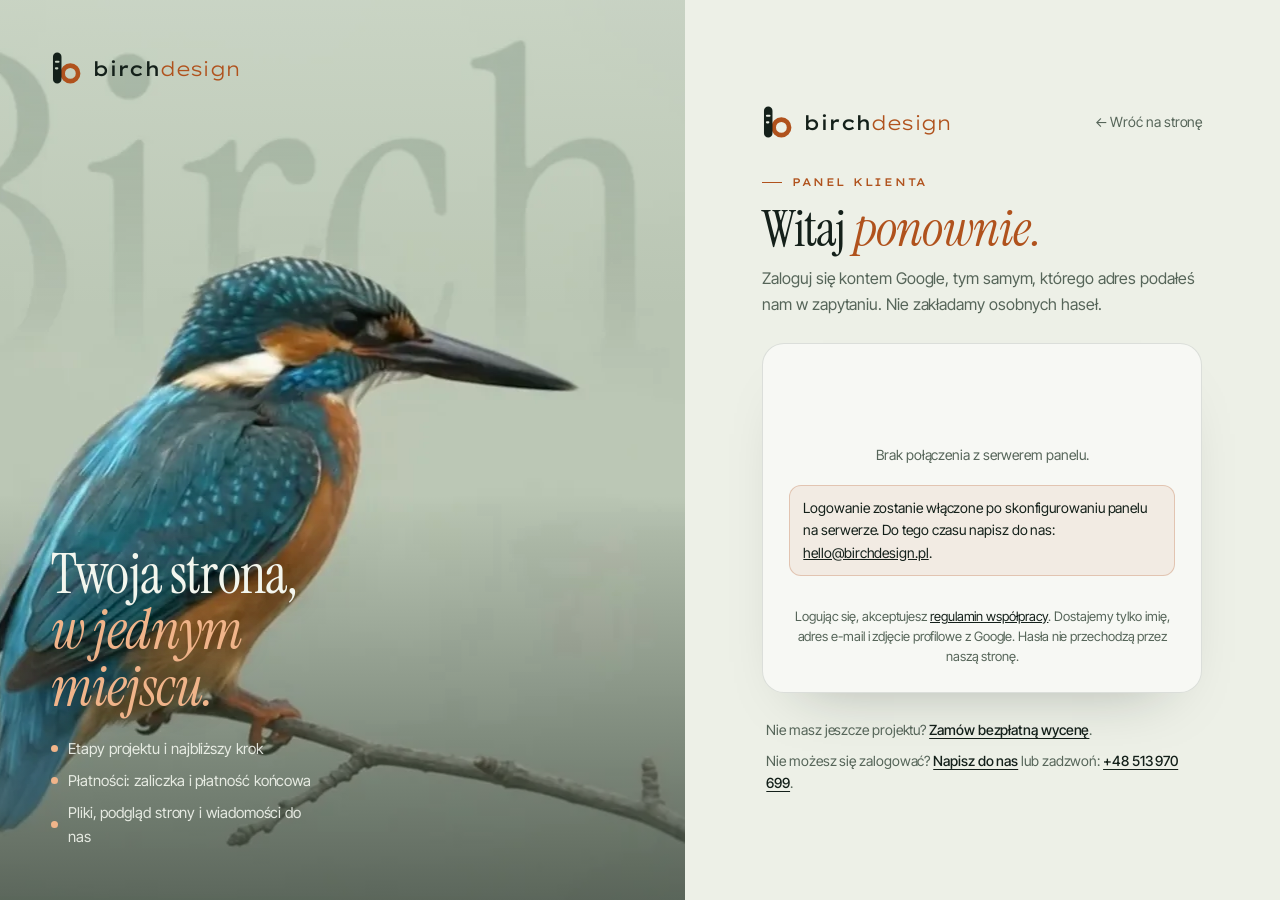
==== panel/index.html @ 80394fd3 "v25: hero z przylotem zimorodka, jasny motyw, galeria realizacji 3D, nowy regulamin i 404, SEO, pane" ====
<!DOCTYPE html>
<html lang="pl">
<head>
<meta charset="UTF-8">
<meta name="viewport" content="width=device-width, initial-scale=1">
<title>Panel klienta | birchdesign</title>
<meta name="description" content="Panel klienta birchdesign: etapy projektu, płatności, pliki i wiadomości w jednym miejscu. Logowanie kontem Google.">
<meta name="robots" content="noindex, nofollow">
<meta name="theme-color" content="#edf0e7">
<link rel="icon" href="../assets/favicon.svg" type="image/svg+xml">
<link rel="preconnect" href="https://fonts.googleapis.com">
<link rel="preconnect" href="https://fonts.gstatic.com" crossorigin>
<link href="https://fonts.googleapis.com/css2?family=Instrument+Serif:ital@0;1&family=Inter+Tight:wght@300;400;500;600&family=Lexend+Giga:wght@300;400;500&family=Lexend:wght@300;400;500;600&display=swap" rel="stylesheet">
<style>
:root { --bg: #edf0e7; --bg2: #e3e8db; --card: #f8faf4; --ink: #14201a; --on: #f3f6ee; --muted: #566559; --line: rgba(20, 32, 26, .12); --line2: rgba(20, 32, 26, .24);
  --gold: #b0521d; --gold-rgb: 176, 82, 29; --ok: #2e7d5b; --warn: #b0521d; --sage: #bcc8b7; --forest: #14201a;
  --f-g: "Lexend Giga", "Lexend", system-ui, sans-serif; --f-d: "Lexend", system-ui, sans-serif; --f-b: "Inter Tight", system-ui, sans-serif; --f-s: "Instrument Serif", Georgia, "Times New Roman", serif;
  --ease: cubic-bezier(.22, 1, .36, 1); color-scheme: light; }
*, *::before, *::after { box-sizing: border-box; }
html { -webkit-text-size-adjust: 100%; }
body { margin: 0; background: var(--bg); color: var(--ink); font: 400 16px/1.6 var(--f-b); letter-spacing: -.005em; -webkit-font-smoothing: antialiased; min-height: 100svh; }
a { color: inherit; }
button, input, select, textarea { font: inherit; color: inherit; }
::selection { background: var(--gold); color: #fff; }
:focus-visible { outline: 3px solid rgba(var(--gold-rgb), .45); outline-offset: 3px; border-radius: 8px; }
[hidden] { display: none !important; }
.logo { display: inline-flex; align-items: center; gap: 10px; font: 300 20px var(--f-g); letter-spacing: -.03em; text-decoration: none; color: var(--ink); }
.logo b { font-weight: 300; color: var(--gold); }
.logo .lb { font-weight: 500; }
.logo svg { display: block; width: 31px; height: 34px; }
.btn { display: inline-flex; align-items: center; justify-content: center; gap: 8px; padding: 12px 22px; border-radius: 999px; border: 1px solid transparent; background: var(--ink); color: var(--on); font: 500 15px/1 var(--f-b); text-decoration: none; cursor: pointer; transition: background-color .2s ease-in-out, border-color .2s ease-in-out, transform .2s ease-in-out, opacity .2s; }
.btn:hover { background: #26382d; }
.btn:active { transform: scale(.98); }
.btn[disabled] { opacity: .55; cursor: default; }
.btn--ghost { background: transparent; color: var(--ink); border-color: var(--line2); }
.btn--ghost:hover { background: rgba(255, 255, 255, .6); border-color: var(--ink); }
.btn--sm { padding: 9px 16px; font-size: 14px; }
.eyebrow { display: inline-flex; align-items: center; gap: 10px; font: 500 11px/1 var(--f-g); letter-spacing: .16em; text-transform: uppercase; color: var(--gold); }
.eyebrow::before { content: ""; width: 20px; height: 1px; background: currentColor; }

/* ===== logowanie ===== */
.login { min-height: 100svh; display: grid; grid-template-columns: minmax(0, 1.15fr) minmax(0, 1fr); }
.login__art { position: relative; overflow: hidden; padding: clamp(28px, 4vw, 52px); display: flex; flex-direction: column; justify-content: space-between; background: #aeb9a8; isolation: isolate; }
.login__art::before { content: ""; position: absolute; inset: 0; z-index: -1; background: url("../assets/hero/bird-last.webp") 58% 42% / cover no-repeat; }
.login__art::after { content: ""; position: absolute; inset: 0; z-index: -1; background: linear-gradient(180deg, rgba(212, 222, 207, .55) 0%, rgba(212, 222, 207, 0) 34%, rgba(20, 32, 26, 0) 55%, rgba(20, 32, 26, .55) 100%); }
.login__quote { color: #f3f6ee; max-width: 30ch; }
.login__quote h2 { margin: 0; font: 400 clamp(38px, 4.4vw, 64px)/1 var(--f-s); letter-spacing: -.015em; text-shadow: 0 2px 30px rgba(20, 32, 26, .35); }
.login__quote h2 em { color: #f0b48a; }
.login__quote ul { list-style: none; margin: 22px 0 0; padding: 0; display: grid; gap: 8px; font-size: 15px; color: rgba(243, 246, 238, .9); }
.login__quote li { display: flex; align-items: center; gap: 10px; }
.login__quote li::before { content: ""; width: 7px; height: 7px; border-radius: 50%; background: #f0b48a; }
.login__card { display: grid; place-items: center; padding: clamp(24px, 4vw, 56px); background: var(--bg); }
.lc { width: min(440px, 100%); display: grid; gap: 26px; }
.lc__top { display: flex; justify-content: space-between; align-items: center; }
.lc__back { font-size: 14px; color: var(--muted); text-decoration: none; transition: color .2s; }
.lc__back:hover { color: var(--ink); }
.lc h1 { margin: 12px 0 0; font: 400 clamp(40px, 4vw, 54px)/1 var(--f-s); letter-spacing: -.015em; }
.lc h1 em { color: var(--gold); }
.lc p { margin: 12px 0 0; color: var(--muted); }
.lc__box { padding: 26px; border-radius: 22px; border: 1px solid var(--line); background: rgba(255, 255, 255, .55); box-shadow: 0 30px 60px -40px rgba(20, 32, 26, .35); display: grid; gap: 18px; justify-items: center; }
#gbtn { min-height: 44px; display: grid; place-items: center; }
.lc__or { width: 100%; display: flex; align-items: center; gap: 12px; font-size: 12.5px; color: var(--muted); }
.lc__or::before, .lc__or::after { content: ""; flex: 1; height: 1px; background: var(--line); }
.lc__fine { font-size: 13px; color: var(--muted); text-align: center; line-height: 1.55; }
.lc__fine a { color: var(--ink); }
.lc__note { width: 100%; padding: 12px 14px; border-radius: 12px; background: rgba(var(--gold-rgb), .08); box-shadow: inset 0 0 0 1px rgba(var(--gold-rgb), .25); font-size: 14px; }
.lc__err { min-height: 1.4em; font-size: 14px; color: #b3261e; text-align: center; margin: 0; }
.lc__help { display: grid; gap: 8px; padding: 0 4px; }
.lc__help p { margin: 0; font-size: 14px; }
.lc__help a { color: var(--ink); font-weight: 500; text-underline-offset: 3px; }
@media (max-width: 900px) { .login { grid-template-columns: 1fr; } .login__art { min-height: 300px; } .login__quote ul { display: none; } }

/* ===== panel ===== */
.pnav { position: sticky; top: 0; z-index: 30; background: rgba(237, 240, 231, .82); -webkit-backdrop-filter: blur(14px) saturate(1.4); backdrop-filter: blur(14px) saturate(1.4); border-bottom: 1px solid var(--line); }
.pnav__in { width: min(1240px, 100% - 40px); margin-inline: auto; height: 68px; display: flex; align-items: center; gap: 18px; }
.pnav__sp { flex: 1; }
.me { display: flex; align-items: center; gap: 10px; }
.me img, .me i { width: 36px; height: 36px; border-radius: 50%; object-fit: cover; flex: none; }
.me i { display: grid; place-items: center; background: var(--forest); color: var(--on); font: 500 14px var(--f-b); font-style: normal; }
.me span { display: grid; line-height: 1.2; font-size: 14px; text-align: right; }
.me small { color: var(--muted); font-size: 12px; }
.shell { width: min(1240px, 100% - 40px); margin: 28px auto 80px; display: grid; grid-template-columns: 230px minmax(0, 1fr); gap: 30px; align-items: start; }
.side { position: sticky; top: 92px; display: grid; gap: 4px; }
.side button { display: flex; align-items: center; gap: 12px; padding: 11px 14px; border-radius: 14px; border: 1px solid transparent; background: transparent; text-align: left; font-size: 15px; font-weight: 500; color: rgba(20, 32, 26, .72); cursor: pointer; transition: background-color .2s ease-in-out, color .2s, border-color .2s; }
.side button:hover { background: rgba(20, 32, 26, .05); color: var(--ink); }
.side button[aria-selected="true"] { background: var(--card); border-color: var(--line); color: var(--ink); box-shadow: 0 1px 2px rgba(20, 32, 26, .06); }
.side svg { width: 20px; height: 20px; flex: none; fill: none; stroke: currentColor; stroke-width: 1.7; stroke-linecap: round; stroke-linejoin: round; }
.side .sep { margin: 10px 14px 4px; font: 500 10.5px/1 var(--f-g); letter-spacing: .16em; text-transform: uppercase; color: var(--muted); }
.main { min-width: 0; display: grid; gap: 22px; }
.hello h1 { margin: 10px 0 0; font: 400 clamp(36px, 4vw, 56px)/1.02 var(--f-s); letter-spacing: -.015em; }
.hello h1 em { color: var(--gold); }
.hello p { margin: 10px 0 0; color: var(--muted); max-width: 60ch; }
.card { padding: clamp(20px, 2.4vw, 30px); border-radius: 22px; border: 1px solid var(--line); background: var(--card); box-shadow: 0 1px 2px rgba(20, 32, 26, .05); }
.card h3 { margin: 0 0 6px; font: 400 clamp(26px, 2.4vw, 32px)/1.1 var(--f-s); }
.card .sub { margin: 0 0 18px; color: var(--muted); font-size: 15px; }
.grid2 { display: grid; grid-template-columns: repeat(2, minmax(0, 1fr)); gap: 18px; }
.proj { display: grid; gap: 22px; }
.proj__head { display: flex; flex-wrap: wrap; gap: 12px 24px; align-items: flex-start; justify-content: space-between; }
.proj__head h3 { margin: 0; }
.chip { display: inline-flex; align-items: center; gap: 8px; padding: 6px 12px; border-radius: 999px; background: rgba(20, 32, 26, .06); font-size: 13px; font-weight: 500; }
.chip.ok { background: rgba(46, 125, 91, .12); color: #1f6247; }
.chip.warn { background: rgba(var(--gold-rgb), .12); color: #8f3f12; }
.steps { list-style: none; margin: 0; padding: 0; display: grid; grid-template-columns: repeat(5, minmax(0, 1fr)); gap: 8px; counter-reset: s; }
.steps li { position: relative; padding-top: 22px; font-size: 13.5px; line-height: 1.35; color: var(--muted); }
.steps li::before { content: ""; position: absolute; top: 0; left: 0; right: 0; height: 5px; border-radius: 5px; background: rgba(20, 32, 26, .1); }
.steps li.done::before { background: var(--ink); }
.steps li.cur::before { background: linear-gradient(90deg, var(--gold) 55%, rgba(var(--gold-rgb), .25) 55%); }
.steps li b { display: block; color: var(--ink); font-weight: 600; font-size: 14px; }
.steps li.cur b { color: var(--gold); }
.next { padding: 16px 18px; border-radius: 16px; background: rgba(var(--gold-rgb), .08); box-shadow: inset 0 0 0 1px rgba(var(--gold-rgb), .22); }
.next small { display: block; font: 500 10.5px/1 var(--f-g); letter-spacing: .14em; text-transform: uppercase; color: var(--gold); margin-bottom: 6px; }
.list { list-style: none; margin: 0; padding: 0; display: grid; gap: 10px; }
.row { display: flex; flex-wrap: wrap; align-items: center; gap: 10px 16px; padding: 14px 16px; border-radius: 16px; border: 1px solid var(--line); background: rgba(255, 255, 255, .5); }
.row > :first-child { flex: 1 1 200px; min-width: 0; }
.row b { display: block; font-weight: 600; }
.row small { color: var(--muted); font-size: 13.5px; }
.amt { font: 400 26px/1 var(--f-s); }
.feed { display: grid; gap: 12px; }
.msg { max-width: 640px; padding: 14px 16px; border-radius: 18px; background: rgba(255, 255, 255, .6); border: 1px solid var(--line); }
.msg.me2 { justify-self: end; background: var(--forest); color: var(--on); border-color: transparent; }
.msg small { display: block; margin-bottom: 4px; font-size: 12px; opacity: .65; }
.msg p { margin: 0; white-space: pre-wrap; overflow-wrap: anywhere; }
.compose { display: grid; gap: 10px; margin-top: 18px; }
textarea, input[type=text], input[type=email], input[type=url], input[type=number], select { width: 100%; padding: 12px 14px; border-radius: 12px; border: 1px solid var(--line2); background: #fff; }
textarea { min-height: 96px; resize: vertical; }
label.f { display: grid; gap: 6px; font-size: 13.5px; font-weight: 500; color: var(--muted); }
.empty { padding: 34px 20px; text-align: center; color: var(--muted); border: 1px dashed var(--line2); border-radius: 18px; }
.empty b { display: block; color: var(--ink); font: 400 28px/1.1 var(--f-s); margin-bottom: 6px; }
.toast { position: fixed; left: 50%; bottom: 24px; translate: -50% 20px; z-index: 60; padding: 12px 18px; border-radius: 999px; background: var(--forest); color: var(--on); font-size: 14px; opacity: 0; pointer-events: none; transition: opacity .25s ease-in-out, translate .25s ease-in-out; }
.toast.on { opacity: 1; translate: -50% 0; }
.tbl { width: 100%; border-collapse: collapse; font-size: 14.5px; }
.tbl th { text-align: left; font: 500 10.5px/1 var(--f-g); letter-spacing: .14em; text-transform: uppercase; color: var(--muted); padding: 0 10px 10px 0; }
.tbl td { padding: 12px 10px 12px 0; border-top: 1px solid var(--line); vertical-align: top; }
.tbl button { cursor: pointer; }
.pre { display: grid; gap: 12px; }
.form3 { display: grid; grid-template-columns: repeat(3, minmax(0, 1fr)); gap: 12px; }
.sk { height: 120px; border-radius: 22px; background: linear-gradient(90deg, rgba(20, 32, 26, .05), rgba(20, 32, 26, .1), rgba(20, 32, 26, .05)); background-size: 200% 100%; animation: sk 1.4s linear infinite; }
@keyframes sk { to { background-position: -200% 0; } }
@media (max-width: 900px) {
  .shell { grid-template-columns: 1fr; gap: 18px; margin-top: 18px; }
  .side { position: static; display: flex; overflow-x: auto; gap: 6px; padding-bottom: 4px; scrollbar-width: none; }
  .side button { flex: none; white-space: nowrap; padding: 9px 14px; }
  .side .sep { display: none; }
  .grid2, .form3 { grid-template-columns: 1fr; }
  .steps { grid-template-columns: 1fr; }
  .steps li { padding: 0 0 0 16px; }
  .steps li::before { top: 4px; bottom: 4px; right: auto; width: 4px; height: auto; }
  .me span { display: none; }
}
@media (prefers-reduced-motion: reduce) { * { transition: none !important; animation: none !important; } }
</style>
</head>
<body>
<svg width="0" height="0" style="position:absolute" aria-hidden="true" focusable="false">
  <symbol id="bd-mark" viewBox="6 2 40 44">
    <circle cx="31" cy="31" r="10" fill="none" stroke="#b0521d" stroke-width="6"/>
    <path fill="#14201a" fill-rule="evenodd" d="M8.5 9.5a5.5 5.5 0 0 1 11 0v29a5.5 5.5 0 0 1-11 0z M12.4 14.5h3.2a1.4 1.4 0 0 1 0 2.8h-3.2a1.4 1.4 0 0 1 0-2.8z M12.4 23h1.7a1.4 1.4 0 0 1 0 2.8h-1.7a1.4 1.4 0 0 1 0-2.8z"/>
  </symbol>
</svg>

<!-- ============ LOGOWANIE ============ -->
<main class="login" id="viewLogin" hidden>
  <section class="login__art" aria-hidden="true">
    <a href="../index.html" class="logo" tabindex="-1"><svg viewBox="0 0 40 44"><use href="#bd-mark"/></svg><span><span class="lb">birch</span><b>design</b></span></a>
    <div class="login__quote">
      <h2>Twoja strona,<br><em>w jednym miejscu.</em></h2>
      <ul><li>Etapy projektu i najbliższy krok</li><li>Płatności: zaliczka i płatność końcowa</li><li>Pliki, podgląd strony i wiadomości do nas</li></ul>
    </div>
  </section>
  <section class="login__card">
    <div class="lc">
      <div class="lc__top"><a href="../index.html" class="logo" aria-label="birchdesign: strona główna"><svg viewBox="0 0 40 44" aria-hidden="true"><use href="#bd-mark"/></svg><span><span class="lb">birch</span><b>design</b></span></a><a class="lc__back" href="../index.html">← Wróć na stronę</a></div>
      <div><span class="eyebrow">Panel klienta</span><h1>Witaj <em>ponownie.</em></h1><p>Zaloguj się kontem Google, tym samym, którego adres podałeś nam w zapytaniu. Nie zakładamy osobnych haseł.</p></div>
      <div class="lc__box">
        <div id="gbtn" aria-live="polite"></div>
        <p class="lc__err" id="loginErr" role="alert"></p>
        <div class="lc__note" id="notCfg" hidden>Logowanie zostanie włączone po skonfigurowaniu panelu na serwerze. Do tego czasu napisz do nas: <a href="mailto:hello@birchdesign.pl">hello@birchdesign.pl</a>.</div>
        <p class="lc__fine">Logując się, akceptujesz <a href="../regulamin.html">regulamin współpracy</a>. Dostajemy tylko imię, adres e-mail i zdjęcie profilowe z Google. Hasła nie przechodzą przez naszą stronę.</p>
      </div>
      <div class="lc__help"><p>Nie masz jeszcze projektu? <a href="../index.html#kontakt">Zamów bezpłatną wycenę</a>.</p><p>Nie możesz się zalogować? <a href="mailto:hello@birchdesign.pl">Napisz do nas</a> lub zadzwoń: <a href="tel:+48513970699">+48 513 970 699</a>.</p></div>
    </div>
  </section>
</main>

<!-- ============ PANEL ============ -->
<div id="viewApp" hidden>
  <header class="pnav"><div class="pnav__in">
    <a href="../index.html" class="logo" aria-label="birchdesign: strona główna"><svg viewBox="0 0 40 44" aria-hidden="true"><use href="#bd-mark"/></svg><span><span class="lb">birch</span><b>design</b></span></a>
    <span class="pnav__sp"></span>
    <div class="me"><span><b id="meName"></b><small id="meMail"></small></span><span id="meAv" style="display:contents"></span></div>
    <button class="btn btn--ghost btn--sm" id="btnOut" type="button">Wyloguj</button>
  </div></header>
  <div class="shell">
    <nav class="side" id="side" role="tablist" aria-label="Sekcje panelu"></nav>
    <main class="main" id="main" aria-live="polite"></main>
  </div>
</div>
<div class="toast" id="toast" role="status"></div>

<script>
(() => {
  'use strict';
  const $ = (s, r = document) => r.querySelector(s);
  const esc = s => String(s == null ? '' : s).replace(/[&<>"']/g, c => ({ '&': '&amp;', '<': '&lt;', '>': '&gt;', '"': '&quot;', "'": '&#39;' }[c]));
  const money = n => new Intl.NumberFormat('pl-PL', { style: 'currency', currency: 'PLN', maximumFractionDigits: 0 }).format(n || 0);
  const when = iso => { const d = new Date(iso); return isNaN(d) ? '' : d.toLocaleDateString('pl-PL', { day: 'numeric', month: 'long', year: 'numeric' }); };
  const STAGES = [['Rozmowa', 'Wycena i plan'], ['Projekt', 'Wygląd do akceptacji'], ['Budowa', 'Kodowanie i treści'], ['Poprawki i start', 'Publikacja strony'], ['Opieka', 'Aktualizacje na bieżąco']];
  const ICON = {
    home: '<path d="M4 11.5 12 5l8 6.5V19a1 1 0 0 1-1 1h-4v-5H9v5H5a1 1 0 0 1-1-1z"/>',
    pay: '<rect x="3.5" y="6" width="17" height="12" rx="2.5"/><path d="M3.5 10h17M7 15h3"/>',
    file: '<path d="M7 3.5h6.5L18 8v12.5H7z"/><path d="M13 3.5V8h5"/>',
    chat: '<path d="M5 6.5h14a1 1 0 0 1 1 1v8a1 1 0 0 1-1 1h-7l-4 3v-3H5a1 1 0 0 1-1-1v-8a1 1 0 0 1 1-1z"/>',
    users: '<circle cx="9" cy="9" r="3"/><path d="M3.5 19c.7-3 3-4.5 5.5-4.5s4.8 1.5 5.5 4.5M16 6.5a3 3 0 0 1 0 5.5M17.5 14.7c1.7.5 2.7 2 3 4.3"/>'
  };
  const ico = n => `<svg viewBox="0 0 24 24" aria-hidden="true">${ICON[n]}</svg>`;

  const LOCAL = ['localhost', '127.0.0.1'].includes(location.hostname);
  const DEMO = LOCAL && /[?&]demo/.test(location.search);   // podgląd wyglądu na własnym komputerze (bez serwera)
  let csrf = '', state = { user: null, client: null, clients: [] }, tab = 'start';

  /* ---------- tryb podglądu (tylko localhost + ?demo) ---------- */
  const demoDb = () => ({
    user: { email: 'anna@example.com', name: 'Anna Kowalska', picture: '', admin: /[?&]admin/.test(location.search) },
    client: { name: 'Anna Kowalska', projects: [{
      id: 'd1', name: 'Strona gabinetu stomatologicznego', package: 'Strona firmowa', stage: 3, next: 'Prześlij zdjęcia gabinetu i zespołu (min. 6 sztuk). Do piątku pokażemy wersję roboczą.',
      preview_url: 'https://szumi32.github.io/baranska-stomatolog/',
      payments: [{ id: 'a', label: 'Zaliczka 50%', amount: 1745, status: 'paid', due: '2026-11-18', url: '' }, { id: 'b', label: 'Płatność końcowa 50%', amount: 1745, status: 'due', due: 'po publikacji strony', url: '' }],
      files: [{ name: 'Wycena i zakres prac.pdf', url: 'https://example.com/wycena.pdf' }, { name: 'Projekt strony głównej', url: 'https://example.com/projekt' }],
      updates: [{ at: '2026-11-19T10:00:00', by: 'admin', text: 'Dzień dobry! Projekt strony głównej jest gotowy do akceptacji. Daj znać, co zmienić.' }, { at: '2026-11-19T14:30:00', by: 'client', text: 'Wygląda świetnie. Poproszę tylko większe zdjęcie zespołu.' }]
    }] },
    clients: [{ email: 'anna@example.com', name: 'Anna Kowalska', projects: [{ id: 'd1', name: 'Strona gabinetu stomatologicznego', package: 'Strona firmowa', stage: 3 }] }]
  });
  let demo = DEMO ? demoDb() : null;

  async function api(action, data) {
    if (DEMO) {
      await new Promise(r => setTimeout(r, 250));
      if (action === 'session') return { ok: true, configured: true, clientId: 'demo', csrf: 'x', user: demo.in ? demo.user : null };
      if (action === 'me') return { ok: true, user: demo.user, client: demo.client };
      if (action === 'message') { demo.client.projects[0].updates.push({ at: new Date().toISOString(), by: 'client', text: data.text }); return { ok: true, client: demo.client }; }
      if (action === 'admin_list') return { ok: true, clients: demo.clients };
      return { ok: true, clients: demo.clients };
    }
    const opt = { credentials: 'same-origin', headers: { 'Accept': 'application/json' } };
    if (data !== undefined) { opt.method = 'POST'; opt.headers['Content-Type'] = 'application/json'; opt.headers['X-CSRF-Token'] = csrf; opt.body = JSON.stringify(data); }
    let r, j;
    try { r = await fetch('api.php?action=' + action, opt); j = await r.json(); } catch (e) { return { ok: false, error: 'Brak połączenia z serwerem panelu.' }; }
    return j;
  }

  const toast = (t) => { const el = $('#toast'); el.textContent = t; el.classList.add('on'); clearTimeout(toast.t); toast.t = setTimeout(() => el.classList.remove('on'), 2600); };

  /* ---------- start ---------- */
  async function boot() {
    const s = await api('session');
    if (!s.ok) { showLogin(null, s.error || 'Panel jest chwilowo niedostępny.'); return; }
    csrf = s.csrf;
    if (s.user) { state.user = s.user; await openApp(); return; }
    showLogin(s);
  }

  function showLogin(s, err) {
    $('#viewApp').hidden = true; $('#viewLogin').hidden = false;
    $('#loginErr').textContent = err || '';
    if (!s || !s.configured) { $('#notCfg').hidden = false; if (!err) $('#loginErr').textContent = ''; return; }
    $('#notCfg').hidden = true;
    const init = () => {
      if (!window.google || !google.accounts || !google.accounts.id) return false;
      google.accounts.id.initialize({ client_id: s.clientId, callback: onCredential, auto_select: false, cancel_on_tap_outside: true, itp_support: true });
      google.accounts.id.renderButton($('#gbtn'), { theme: 'outline', size: 'large', shape: 'pill', text: 'continue_with', logo_alignment: 'left', locale: 'pl', width: 320 });
      return true;
    };
    if (DEMO) { $('#gbtn').innerHTML = '<button class="btn" type="button" id="demoGo">Zaloguj się (podgląd)</button>'; $('#demoGo').addEventListener('click', async () => { demo.in = true; state.user = demo.user; await openApp(); }); return; }
    if (init()) return;
    const sc = document.createElement('script');
    sc.src = 'https://accounts.google.com/gsi/client'; sc.async = true; sc.defer = true;
    sc.onload = () => { if (!init()) $('#loginErr').textContent = 'Nie udało się załadować logowania Google.'; };
    sc.onerror = () => { $('#loginErr').textContent = 'Nie udało się połączyć z Google. Sprawdź internet lub wyłącz blokadę skryptów.'; };
    document.head.append(sc);
  }

  async function onCredential(resp) {
    $('#loginErr').textContent = '';
    const r = await api('login', { credential: resp.credential });
    if (!r.ok) { $('#loginErr').textContent = r.error || 'Logowanie nie powiodło się.'; return; }
    csrf = r.csrf; state.user = r.user; await openApp();
  }

  async function openApp() {
    $('#viewLogin').hidden = true; $('#viewApp').hidden = false;
    const u = state.user;
    $('#meName').textContent = u.name; $('#meMail').textContent = u.email;
    $('#meAv').innerHTML = u.picture ? `<img src="${esc(u.picture)}" alt="" referrerpolicy="no-referrer" width="36" height="36">` : `<i aria-hidden="true">${esc((u.name || '?').trim().charAt(0).toUpperCase())}</i>`;
    $('#main').innerHTML = '<div class="sk"></div><div class="sk"></div>';
    const r = await api('me');
    if (!r.ok) { if (DEMO) return; await signOut(true); return; }
    state.client = r.client;
    if (u.admin) { const a = await api('admin_list'); if (a.ok) state.clients = a.clients; }
    renderSide(); render();
  }

  async function signOut(silent) {
    if (DEMO) demo.in = false; else await api('logout', {});
    if (window.google && google.accounts && google.accounts.id) google.accounts.id.disableAutoSelect();
    state = { user: null, client: null, clients: [] }; tab = 'start';
    const s = await api('session'); csrf = s.csrf || '';
    showLogin(s, silent ? 'Sesja wygasła. Zaloguj się ponownie.' : '');
  }
  $('#btnOut').addEventListener('click', () => signOut(false));

  /* ---------- nawigacja panelu ---------- */
  function renderSide() {
    const items = [['start', 'Przegląd', 'home'], ['pay', 'Płatności', 'pay'], ['files', 'Pliki i podgląd', 'file'], ['chat', 'Wiadomości', 'chat']];
    let h = items.map(([id, t, i]) => `<button type="button" role="tab" data-tab="${id}" aria-selected="${tab === id}">${ico(i)}<span>${t}</span></button>`).join('');
    if (state.user.admin) h += `<div class="sep">Administrator</div><button type="button" role="tab" data-tab="admin" aria-selected="${tab === 'admin'}">${ico('users')}<span>Klienci</span></button>`;
    $('#side').innerHTML = h;
  }
  $('#side').addEventListener('click', e => { const b = e.target.closest('button[data-tab]'); if (!b) return; tab = b.dataset.tab; renderSide(); render(); window.scrollTo({ top: 0, behavior: 'smooth' }); });

  const projects = () => (state.client && state.client.projects) || [];
  const firstName = () => (state.user.name || '').split(' ')[0] || 'Klient';

  function render() {
    const m = $('#main');
    if (tab === 'admin') return renderAdmin(m);
    const ps = projects();
    if (!ps.length) {
      m.innerHTML = `<div class="hello"><span class="eyebrow">Panel klienta</span><h1>Cześć, <em>${esc(firstName())}.</em></h1><p>Jesteś zalogowany jako ${esc(state.user.email)}.</p></div>
        <div class="empty"><b>Nie widzimy jeszcze Twojego projektu</b>Jeśli właśnie ustaliliśmy współpracę, dodamy go w ciągu dnia. Jeśli zapytanie wysłałeś z innego adresu e-mail, napisz do nas: <a href="mailto:hello@birchdesign.pl">hello@birchdesign.pl</a>.<br><br><a class="btn" href="../index.html#kontakt">Zamów bezpłatną wycenę</a></div>`;
      return;
    }
    if (tab === 'start') m.innerHTML = hello() + ps.map(projCard).join('');
    if (tab === 'pay') m.innerHTML = ps.map(payCard).join('');
    if (tab === 'files') m.innerHTML = ps.map(fileCard).join('');
    if (tab === 'chat') { m.innerHTML = ps.map(chatCard).join(''); }
  }

  const hello = () => `<div class="hello"><span class="eyebrow">Panel klienta</span><h1>Cześć, <em>${esc(firstName())}.</em></h1><p>Tu zobaczysz, na jakim etapie jest Twoja strona, co jest do zrobienia i jak wyglądają płatności.</p></div>`;

  function projCard(p) {
    const pay = (p.payments || []);
    const due = pay.filter(x => x.status !== 'paid');
    const steps = STAGES.map((s, i) => `<li class="${i + 1 < p.stage ? 'done' : i + 1 === p.stage ? 'cur' : ''}"><b>${esc(s[0])}</b>${esc(s[1])}</li>`).join('');
    return `<article class="card proj">
      <div class="proj__head"><div><span class="eyebrow">${esc(p.package || 'Projekt')}</span><h3>${esc(p.name)}</h3></div>
        <div style="display:flex;gap:8px;flex-wrap:wrap">${due.length ? `<span class="chip warn">Do zapłaty: ${money(due.reduce((a, x) => a + x.amount, 0))}</span>` : '<span class="chip ok">Wszystko opłacone</span>'}<span class="chip">Etap ${p.stage} z 5</span></div></div>
      <ol class="steps" aria-label="Etapy projektu">${steps}</ol>
      ${p.next ? `<div class="next"><small>Najbliższy krok</small>${esc(p.next)}</div>` : ''}
      ${p.preview_url ? `<div><a class="btn btn--ghost btn--sm" href="${esc(p.preview_url)}" target="_blank" rel="noopener">Zobacz podgląd strony ↗</a></div>` : ''}
    </article>`;
  }

  const payCard = p => `<article class="card"><h3>${esc(p.name)}</h3><p class="sub">Zaliczka 50% rozpoczyna prace, płatność końcowa po publikacji strony. Szczegóły w <a href="../regulamin.html#s5">regulaminie</a>.</p>
    ${(p.payments || []).length ? `<ul class="list">${p.payments.map(x => `<li class="row"><div><b>${esc(x.label)}</b><small>${x.status === 'paid' ? 'Opłacone' : 'Termin: ' + esc(x.due || 'do ustalenia')}</small></div><span class="amt">${money(x.amount)}</span>${x.status === 'paid' ? '<span class="chip ok">Opłacone</span>' : x.url ? `<a class="btn btn--sm" href="${esc(x.url)}" target="_blank" rel="noopener">Zapłać online</a>` : '<span class="chip warn">Czeka na płatność</span>'}</li>`).join('')}</ul>` : '<div class="empty">Płatności pojawią się tu po wycenie.</div>'}
    <p class="sub" style="margin:16px 0 0">Dane do przelewu i fakturę wysyłamy na e-mail. W razie pytań: <a href="mailto:hello@birchdesign.pl">hello@birchdesign.pl</a>.</p></article>`;

  const fileCard = p => `<article class="card"><h3>${esc(p.name)}</h3>
    ${p.preview_url ? `<p class="sub">Podgląd na żywo: <a href="${esc(p.preview_url)}" target="_blank" rel="noopener">${esc(p.preview_url.replace(/^https?:\/\//, ''))}</a></p>` : '<p class="sub">Podgląd strony pojawi się, gdy skończymy projekt.</p>'}
    ${(p.files || []).length ? `<ul class="list">${p.files.map(f => `<li class="row"><div><b>${esc(f.name)}</b><small>${esc(f.url.replace(/^https?:\/\//, '').slice(0, 60))}</small></div><a class="btn btn--ghost btn--sm" href="${esc(f.url)}" target="_blank" rel="noopener">Otwórz ↗</a></li>`).join('')}</ul>` : '<div class="empty">Brak plików. Gdy coś dla Ciebie przygotujemy, znajdziesz to tutaj.</div>'}</article>`;

  const chatCard = p => {
    const ups = (p.updates || []).slice().sort((a, b) => new Date(a.at) - new Date(b.at));
    return `<article class="card"><h3>${esc(p.name)}</h3><p class="sub">Wiadomości do nas i aktualizacje projektu. Odpowiadamy zwykle w ciągu 24 godzin.</p>
      <div class="feed">${ups.length ? ups.map(u => `<div class="msg ${u.by === 'client' ? 'me2' : ''}"><small>${u.by === 'client' ? 'Ty' : 'birchdesign'} · ${esc(when(u.at))}</small><p>${esc(u.text)}</p></div>`).join('') : '<div class="empty">Jeszcze nic tu nie ma. Napisz pierwszą wiadomość.</div>'}</div>
      <form class="compose" data-send="${esc(p.id)}"><label class="f">Twoja wiadomość<textarea name="t" maxlength="1500" required placeholder="Np. wysyłam nowe zdjęcia, proszę o zmianę koloru przycisku…"></textarea></label><div><button class="btn" type="submit">Wyślij wiadomość</button></div></form></article>`;
  };

  $('#main').addEventListener('submit', async e => {
    const f = e.target.closest('form[data-send]'); if (f) {
      e.preventDefault();
      const t = f.t.value.trim(); if (!t) return;
      const btn = $('button', f); btn.disabled = true;
      const r = await api('message', { project: f.dataset.send, text: t });
      btn.disabled = false;
      if (!r.ok) { toast(r.error || 'Nie udało się wysłać.'); return; }
      state.client = r.client; render(); toast('Wiadomość wysłana. Dziękujemy!');
      return;
    }
    const a = e.target.closest('#adminForm'); if (a) { e.preventDefault(); await saveAdmin(a); }
  });

  /* ---------- administrator ---------- */
  let editing = null;
  function renderAdmin(m) {
    const rows = [];
    state.clients.forEach(c => (c.projects.length ? c.projects : [null]).forEach(p => rows.push(`<tr><td><b>${esc(c.name || '(bez nazwy)')}</b><br><small>${esc(c.email)}</small></td><td>${p ? esc(p.name) + '<br><small>' + esc(p.package || '') + '</small>' : '<small>brak projektu</small>'}</td><td>${p ? 'Etap ' + p.stage + ' z 5' : ''}</td><td style="white-space:nowrap">${p ? `<button class="btn btn--ghost btn--sm" type="button" data-edit="${esc(c.email)}|${esc(p.id)}">Edytuj</button> ` : ''}<button class="btn btn--ghost btn--sm" type="button" data-del="${esc(c.email)}|${p ? esc(p.id) : ''}">Usuń</button></td></tr>`)));
    const e = editing;
    m.innerHTML = `<div class="hello"><span class="eyebrow">Administrator</span><h1>Twoi <em>klienci.</em></h1><p>Dodaj klienta po adresie Gmail, z którego się loguje, i przypisz mu projekt. Klient zobaczy go po zalogowaniu.</p></div>
      <article class="card"><h3>${e ? 'Edytuj projekt' : 'Nowy projekt'}</h3><form id="adminForm" class="pre">
        <div class="grid2"><label class="f">E-mail klienta (konto Google)<input type="email" name="email" required value="${esc(e ? e.email : '')}"></label><label class="f">Imię i nazwisko / firma<input type="text" name="cname" value="${esc(e ? e.cname : '')}"></label></div>
        <div class="grid2"><label class="f">Nazwa projektu<input type="text" name="pname" required value="${esc(e ? e.p.name : '')}"></label><label class="f">Pakiet<input type="text" name="package" placeholder="Strona firmowa" value="${esc(e ? e.p.package : '')}"></label></div>
        <div class="form3"><label class="f">Etap<select name="stage">${STAGES.map((s, i) => `<option value="${i + 1}" ${(e ? e.p.stage : 1) === i + 1 ? 'selected' : ''}>${i + 1}. ${esc(s[0])}</option>`).join('')}</select></label><label class="f">Cena całkowita (zł)<input type="number" name="total" min="0" step="1" value="${e ? esc(Math.round(((e.p.payments || []).reduce((a, x) => a + x.amount, 0)) || 0)) : ''}"></label><label class="f">Link do podglądu<input type="url" name="preview" placeholder="https://" value="${esc(e ? e.p.preview_url : '')}"></label></div>
        <label class="f">Najbliższy krok (widoczny dla klienta)<input type="text" name="next" value="${esc(e ? e.p.next : '')}"></label>
        <div class="grid2"><label class="f" style="grid-auto-flow:column;justify-content:start;align-items:center;gap:10px"><input type="checkbox" name="p1" ${e && e.p.payments && e.p.payments[0] && e.p.payments[0].status === 'paid' ? 'checked' : ''}> Zaliczka 50% opłacona</label><label class="f" style="grid-auto-flow:column;justify-content:start;align-items:center;gap:10px"><input type="checkbox" name="p2" ${e && e.p.payments && e.p.payments[1] && e.p.payments[1].status === 'paid' ? 'checked' : ''}> Płatność końcowa opłacona</label></div>
        <div class="grid2"><label class="f">Link płatności: zaliczka (opcjonalnie)<input type="url" name="u1" value="${esc(e && e.p.payments && e.p.payments[0] ? e.p.payments[0].url : '')}"></label><label class="f">Link płatności: końcowa (opcjonalnie)<input type="url" name="u2" value="${esc(e && e.p.payments && e.p.payments[1] ? e.p.payments[1].url : '')}"></label></div>
        <div class="grid2"><label class="f">Nowy plik: nazwa<input type="text" name="fname"></label><label class="f">Nowy plik: link<input type="url" name="furl" placeholder="https://"></label></div>
        <label class="f">Nowa wiadomość dla klienta (opcjonalnie)<textarea name="upd" maxlength="1500"></textarea></label>
        <div style="display:flex;gap:10px;flex-wrap:wrap"><button class="btn" type="submit">${e ? 'Zapisz zmiany' : 'Dodaj projekt'}</button>${e ? '<button class="btn btn--ghost" type="button" id="adminCancel">Anuluj</button>' : ''}</div>
      </form></article>
      <article class="card"><h3>Wszyscy klienci</h3>${rows.length ? `<div style="overflow-x:auto"><table class="tbl"><thead><tr><th>Klient</th><th>Projekt</th><th>Etap</th><th></th></tr></thead><tbody>${rows.join('')}</tbody></table></div>` : '<div class="empty">Brak klientów. Dodaj pierwszego powyżej.</div>'}</article>`;
  }
  $('#main').addEventListener('click', async e => {
    const ed = e.target.closest('[data-edit]'), dl = e.target.closest('[data-del]');
    if (ed) { const [em, id] = ed.dataset.edit.split('|'); const c = state.clients.find(x => x.email === em); const p = c && c.projects.find(x => x.id === id); if (p) { editing = { email: em, cname: c.name, p }; renderAdmin($('#main')); window.scrollTo({ top: 0, behavior: 'smooth' }); } }
    if (dl) { const [em, id] = dl.dataset.del.split('|'); if (!confirm(id ? 'Usunąć ten projekt?' : 'Usunąć klienta ze wszystkimi projektami?')) return; const r = await api('admin_delete', { email: em, project: id }); if (r.ok) { state.clients = r.clients; renderAdmin($('#main')); toast('Usunięto.'); } else toast(r.error || 'Błąd.'); }
    if (e.target.id === 'adminCancel') { editing = null; renderAdmin($('#main')); }
  });
  async function saveAdmin(f) {
    const v = n => f.elements[n].value.trim();
    const total = Math.max(0, +v('total') || 0), half = Math.round(total / 2);
    const old = editing ? editing.p : null;
    const pays = [{ id: 'z1', label: 'Zaliczka 50%', amount: half, status: f.elements.p1.checked ? 'paid' : 'due', due: 'na start prac', url: v('u1') }, { id: 'z2', label: 'Płatność końcowa 50%', amount: total - half, status: f.elements.p2.checked ? 'paid' : 'due', due: 'po publikacji strony', url: v('u2') }];
    const files = (old ? old.files || [] : []).slice(); if (v('furl')) files.push({ name: v('fname') || 'Plik', url: v('furl') });
    const updates = (old ? old.updates || [] : []).slice(); if (v('upd')) updates.push({ at: new Date().toISOString(), by: 'admin', text: v('upd') });
    const btn = $('button[type=submit]', f); btn.disabled = true;
    const r = await api('admin_save', { email: v('email'), client_name: v('cname'), project: { id: old ? old.id : '', name: v('pname'), package: v('package'), stage: +f.elements.stage.value, next: v('next'), preview_url: v('preview'), payments: pays, files, updates } });
    btn.disabled = false;
    if (!r.ok) { toast(r.error || 'Nie udało się zapisać.'); return; }
    state.clients = r.clients; editing = null; renderAdmin($('#main')); toast('Zapisano.');
  }

  boot();
})();
</script>
</body>
</html>
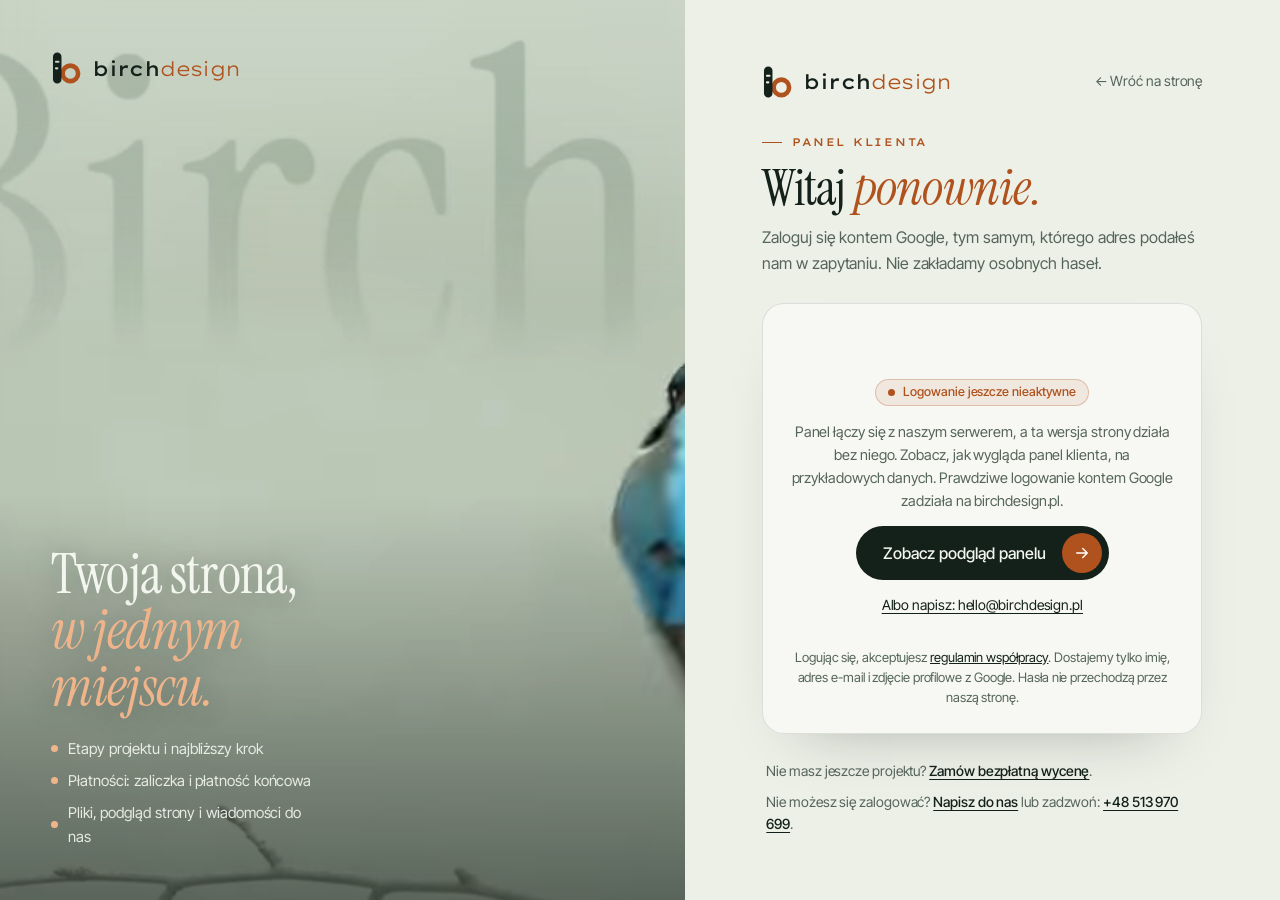
==== commit 0c2cd632: "Panel: podgląd na przykładowych danych, film zimorodka w logowaniu, czytelny stan offline Co-Authore" ====
--- a/panel/index.html
+++ b/panel/index.html
@@ -28,9 +28,9 @@
 .logo b { font-weight: 300; color: var(--gold); }
 .logo .lb { font-weight: 500; }
 .logo svg { display: block; width: 31px; height: 34px; }
-.btn { display: inline-flex; align-items: center; justify-content: center; gap: 8px; padding: 12px 22px; border-radius: 999px; border: 1px solid transparent; background: var(--ink); color: var(--on); font: 500 15px/1 var(--f-b); text-decoration: none; cursor: pointer; transition: background-color .2s ease-in-out, border-color .2s ease-in-out, transform .2s ease-in-out, opacity .2s; }
+.btn { display: inline-flex; align-items: center; justify-content: center; gap: 8px; min-height: 44px; padding: 12px 22px; border-radius: 999px; border: 1px solid transparent; background: var(--ink); color: var(--on); font: 500 15px/1 var(--f-b); text-decoration: none; cursor: pointer; transition: background-color .35s cubic-bezier(.23, 1, .32, 1), border-color .35s cubic-bezier(.23, 1, .32, 1), scale .35s cubic-bezier(.23, 1, .32, 1), opacity .2s; }
 .btn:hover { background: #26382d; }
-.btn:active { transform: scale(.98); }
+.btn:active { scale: .97; }
 .btn[disabled] { opacity: .55; cursor: default; }
 .btn--ghost { background: transparent; color: var(--ink); border-color: var(--line2); }
 .btn--ghost:hover { background: rgba(255, 255, 255, .6); border-color: var(--ink); }
@@ -42,6 +42,7 @@
 .login { min-height: 100svh; display: grid; grid-template-columns: minmax(0, 1.15fr) minmax(0, 1fr); }
 .login__art { position: relative; overflow: hidden; padding: clamp(28px, 4vw, 52px); display: flex; flex-direction: column; justify-content: space-between; background: #aeb9a8; isolation: isolate; }
 .login__art::before { content: ""; position: absolute; inset: 0; z-index: -1; background: url("../assets/hero/bird-last.webp") 58% 42% / cover no-repeat; }
+.login__v { position: absolute; inset: 0; z-index: -1; width: 100%; height: 100%; object-fit: cover; object-position: 58% 42%; }
 .login__art::after { content: ""; position: absolute; inset: 0; z-index: -1; background: linear-gradient(180deg, rgba(212, 222, 207, .55) 0%, rgba(212, 222, 207, 0) 34%, rgba(20, 32, 26, 0) 55%, rgba(20, 32, 26, .55) 100%); }
 .login__quote { color: #f3f6ee; max-width: 30ch; }
 .login__quote h2 { margin: 0; font: 400 clamp(38px, 4.4vw, 64px)/1 var(--f-s); letter-spacing: -.015em; text-shadow: 0 2px 30px rgba(20, 32, 26, .35); }
@@ -64,6 +65,22 @@
 .lc__fine { font-size: 13px; color: var(--muted); text-align: center; line-height: 1.55; }
 .lc__fine a { color: var(--ink); }
 .lc__note { width: 100%; padding: 12px 14px; border-radius: 12px; background: rgba(var(--gold-rgb), .08); box-shadow: inset 0 0 0 1px rgba(var(--gold-rgb), .25); font-size: 14px; }
+.lc__off { width: 100%; display: grid; gap: 14px; justify-items: center; text-align: center; }
+.lc__off p { margin: 0; font-size: 14.5px; line-height: 1.6; color: var(--muted); }
+.lc__chip { display: inline-flex; align-items: center; gap: 8px; padding: 7px 13px; border-radius: 999px; background: rgba(var(--gold-rgb), .1); box-shadow: inset 0 0 0 1px rgba(var(--gold-rgb), .28); font: 500 12.5px/1 var(--f-b); color: var(--gold); }
+.lc__chip i { width: 7px; height: 7px; border-radius: 50%; background: currentColor; }
+.lc__demo { min-height: 52px; padding: 6px 6px 6px 26px; gap: 16px; font-size: 16px; }
+.lc__ar { display: grid; place-items: center; width: 40px; height: 40px; border-radius: 50%; background: var(--gold); color: #fff; transition: scale .35s cubic-bezier(.23, 1, .32, 1); }
+.lc__ar svg { width: 18px; height: 18px; transition: rotate .35s cubic-bezier(.23, 1, .32, 1); }
+.lc__demo:hover .lc__ar { scale: 1.1; }
+.lc__demo:hover .lc__ar svg { rotate: -45deg; }
+.lc__mail { font-size: 14px; color: var(--ink); text-underline-offset: 3px; }
+.demobar { display: flex; align-items: center; flex-wrap: wrap; gap: 10px 14px; padding: 10px clamp(16px, 4vw, 40px); background: #14201a; color: #eef2e8; font-size: 14px; }
+.demobar span { flex: 1 1 260px; }
+.demobar b { margin-right: 6px; padding: 3px 9px; border-radius: 999px; background: #e08a55; color: #14201a; font-weight: 600; font-size: 12px; }
+.demobar .btn--ghost { color: #eef2e8; border-color: rgba(238, 242, 232, .35); }
+.demobar .btn--ghost:hover, .demobar .btn--ghost[aria-pressed="true"] { background: rgba(238, 242, 232, .14); border-color: #eef2e8; }
+.demobar .btn:not(.btn--ghost) { background: #eef2e8; color: #14201a; }
 .lc__err { min-height: 1.4em; font-size: 14px; color: #b3261e; text-align: center; margin: 0; }
 .lc__help { display: grid; gap: 8px; padding: 0 4px; }
 .lc__help p { margin: 0; font-size: 14px; }
@@ -161,6 +178,7 @@
 <!-- ============ LOGOWANIE ============ -->
 <main class="login" id="viewLogin" hidden>
   <section class="login__art" aria-hidden="true">
+    <video class="login__v" muted playsinline preload="auto" disablepictureinpicture poster="../assets/hero/bird-last.webp"><source src="../assets/hero/bird-sm.webm" type="video/webm"><source src="../assets/hero/bird-sm.mp4" type="video/mp4"></video>
     <a href="../index.html" class="logo" tabindex="-1"><svg viewBox="0 0 40 44"><use href="#bd-mark"/></svg><span><span class="lb">birch</span><b>design</b></span></a>
     <div class="login__quote">
       <h2>Twoja strona,<br><em>w jednym miejscu.</em></h2>
@@ -174,7 +192,12 @@
       <div class="lc__box">
         <div id="gbtn" aria-live="polite"></div>
         <p class="lc__err" id="loginErr" role="alert"></p>
-        <div class="lc__note" id="notCfg" hidden>Logowanie zostanie włączone po skonfigurowaniu panelu na serwerze. Do tego czasu napisz do nas: <a href="mailto:hello@birchdesign.pl">hello@birchdesign.pl</a>.</div>
+        <div class="lc__off" id="notCfg" hidden>
+          <span class="lc__chip"><i aria-hidden="true"></i>Logowanie jeszcze nieaktywne</span>
+          <p>Panel łączy się z naszym serwerem, a ta wersja strony działa bez niego. Zobacz, jak wygląda panel klienta, na przykładowych danych. Prawdziwe logowanie kontem Google zadziała na birchdesign.pl.</p>
+          <button class="btn lc__demo" id="demoStart" type="button">Zobacz podgląd panelu<span class="lc__ar" aria-hidden="true"><svg viewBox="0 0 24 24" fill="none" stroke="currentColor" stroke-width="2" stroke-linecap="round" stroke-linejoin="round"><path d="M5 12h14M13 6l6 6-6 6"/></svg></span></button>
+          <a class="lc__mail" href="mailto:hello@birchdesign.pl">Albo napisz: hello@birchdesign.pl</a>
+        </div>
         <p class="lc__fine">Logując się, akceptujesz <a href="../regulamin.html">regulamin współpracy</a>. Dostajemy tylko imię, adres e-mail i zdjęcie profilowe z Google. Hasła nie przechodzą przez naszą stronę.</p>
       </div>
       <div class="lc__help"><p>Nie masz jeszcze projektu? <a href="../index.html#kontakt">Zamów bezpłatną wycenę</a>.</p><p>Nie możesz się zalogować? <a href="mailto:hello@birchdesign.pl">Napisz do nas</a> lub zadzwoń: <a href="tel:+48513970699">+48 513 970 699</a>.</p></div>
@@ -190,6 +213,7 @@
     <div class="me"><span><b id="meName"></b><small id="meMail"></small></span><span id="meAv" style="display:contents"></span></div>
     <button class="btn btn--ghost btn--sm" id="btnOut" type="button">Wyloguj</button>
   </div></header>
+  <div class="demobar" id="demoBar" hidden><span><b>Podgląd</b> Przykładowe dane, nic tu nie jest prawdziwe.</span><button class="btn btn--ghost btn--sm" id="demoAdm" type="button" aria-pressed="false">Widok administratora</button><a class="btn btn--sm" href="../index.html#kontakt">Zamów wycenę</a></div>
   <div class="shell">
     <nav class="side" id="side" role="tablist" aria-label="Sekcje panelu"></nav>
     <main class="main" id="main" aria-live="polite"></main>
@@ -215,7 +239,7 @@
   const ico = n => `<svg viewBox="0 0 24 24" aria-hidden="true">${ICON[n]}</svg>`;
 
   const LOCAL = ['localhost', '127.0.0.1'].includes(location.hostname);
-  const DEMO = LOCAL && /[?&]demo/.test(location.search);   // podgląd wyglądu na własnym komputerze (bez serwera)
+  let DEMO = LOCAL && /[?&]demo/.test(location.search);   // podgląd wyglądu na własnym komputerze (bez serwera)
   let csrf = '', state = { user: null, client: null, clients: [] }, tab = 'start';
 
   /* ---------- tryb podglądu (tylko localhost + ?demo) ---------- */
@@ -253,7 +277,7 @@
   /* ---------- start ---------- */
   async function boot() {
     const s = await api('session');
-    if (!s.ok) { showLogin(null, s.error || 'Panel jest chwilowo niedostępny.'); return; }
+    if (!s.ok) { showLogin(null, ''); return; }
     csrf = s.csrf;
     if (s.user) { state.user = s.user; await openApp(); return; }
     showLogin(s);
@@ -261,9 +285,10 @@
 
   function showLogin(s, err) {
     $('#viewApp').hidden = true; $('#viewLogin').hidden = false;
+    const bv = $('.login__v'); if (bv) { try { bv.currentTime = 0; const pr = bv.play(); if (pr && pr.catch) pr.catch(() => {}); } catch (e) {} }
     $('#loginErr').textContent = err || '';
-    if (!s || !s.configured) { $('#notCfg').hidden = false; if (!err) $('#loginErr').textContent = ''; return; }
-    $('#notCfg').hidden = true;
+    if (!s || !s.configured) { $('#notCfg').hidden = false; $('#gbtn').hidden = true; if (!err) $('#loginErr').textContent = ''; return; }
+    $('#notCfg').hidden = true; $('#gbtn').hidden = false;
     const init = () => {
       if (!window.google || !google.accounts || !google.accounts.id) return false;
       google.accounts.id.initialize({ client_id: s.clientId, callback: onCredential, auto_select: false, cancel_on_tap_outside: true, itp_support: true });
@@ -300,6 +325,7 @@
   }
 
   async function signOut(silent) {
+    if (DEMO && !LOCAL) { location.reload(); return; }
     if (DEMO) demo.in = false; else await api('logout', {});
     if (window.google && google.accounts && google.accounts.id) google.accounts.id.disableAutoSelect();
     state = { user: null, client: null, clients: [] }; tab = 'start';
@@ -307,6 +333,18 @@
     showLogin(s, silent ? 'Sesja wygasła. Zaloguj się ponownie.' : '');
   }
   $('#btnOut').addEventListener('click', () => signOut(false));
+
+  // podgląd panelu na przykładowych danych (gdy serwer panelu nie działa, np. GitHub Pages)
+  $('#demoStart').addEventListener('click', async () => {
+    DEMO = true; demo = demoDb(); demo.user.admin = false; demo.in = true; state.user = demo.user; csrf = 'x';
+    $('#demoBar').hidden = false; await openApp();
+  });
+  $('#demoAdm').addEventListener('click', async () => {
+    const on = !state.user.admin; state.user.admin = on; demo.user.admin = on;
+    $('#demoAdm').setAttribute('aria-pressed', on ? 'true' : 'false');
+    if (!on && tab === 'admin') tab = 'start';
+    await openApp();
+  });
 
   /* ---------- nawigacja panelu ---------- */
   function renderSide() {
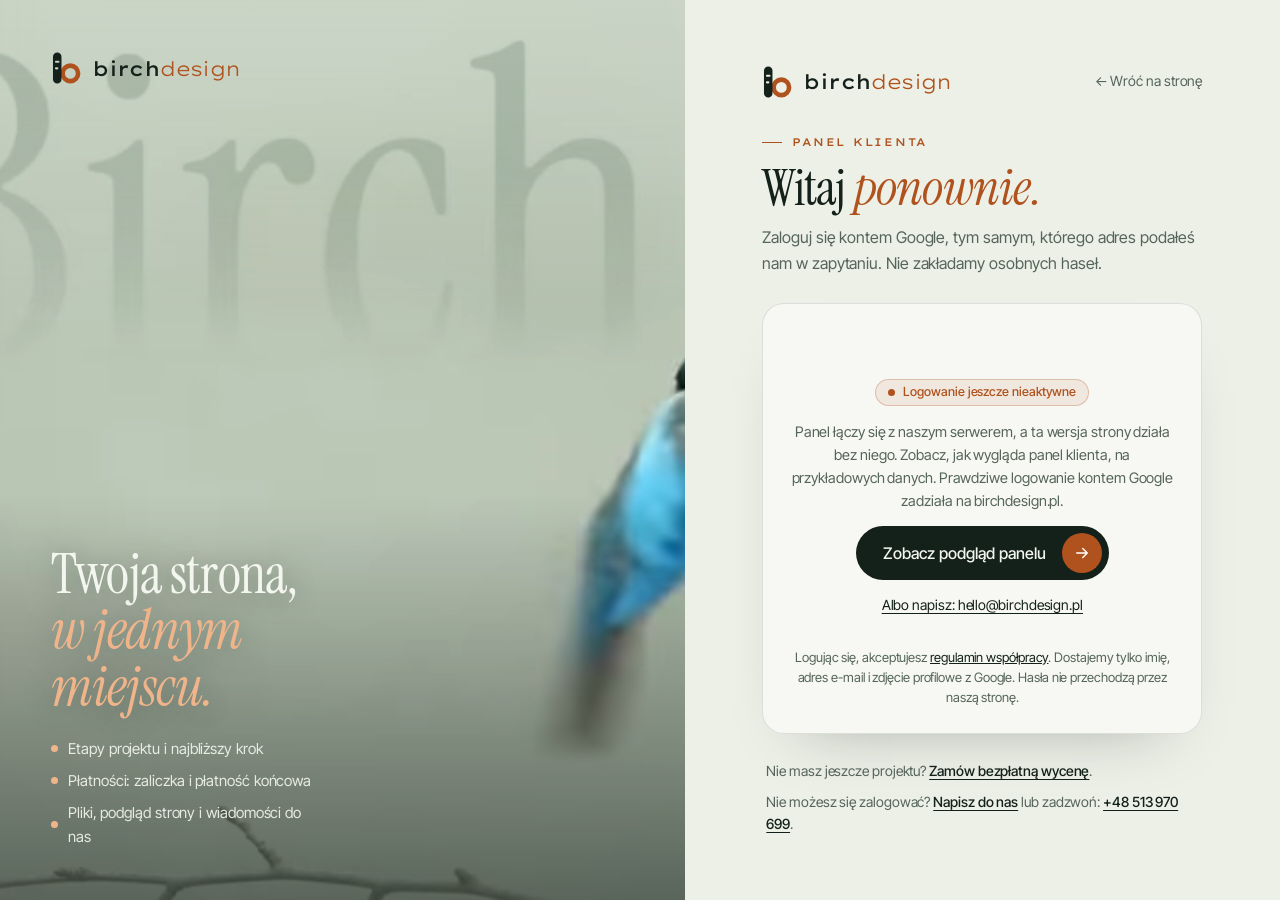
==== commit 90482e62: "Sklep SellAuth w kalkulatorze (koszyk), panel: aktualizacje, płatności, edytor administratora Co-Aut" ====
--- a/panel/index.html
+++ b/panel/index.html
@@ -164,6 +164,39 @@
   .steps li::before { top: 4px; bottom: 4px; right: auto; width: 4px; height: auto; }
   .me span { display: none; }
 }
+
+/* ===== v26: płatności, oś czasu aktualizacji, edytor administratora ===== */
+.pbar { display: grid; gap: 8px; }
+.pbar__top { display: flex; justify-content: space-between; gap: 12px; flex-wrap: wrap; font-size: 14px; color: var(--muted); }
+.pbar__top b { color: var(--ink); font-weight: 600; }
+.pbar__tr { height: 8px; border-radius: 8px; background: rgba(20, 32, 26, .1); overflow: hidden; }
+.pbar__tr i { display: block; height: 100%; border-radius: 8px; background: linear-gradient(90deg, #2e7d5b, #4aa37c); transition: width .6s cubic-bezier(.23, 1, .32, 1); }
+.psum { display: grid; grid-template-columns: repeat(3, minmax(0, 1fr)); gap: 12px; margin: 0 0 16px; }
+.psum > div { padding: 14px 16px; border-radius: 16px; border: 1px solid var(--line); background: rgba(255, 255, 255, .55); }
+.psum small { display: block; font: 500 10.5px/1 var(--f-g); letter-spacing: .12em; text-transform: uppercase; color: var(--muted); margin-bottom: 8px; }
+.psum b { font: 400 clamp(24px, 2.6vw, 32px)/1 var(--f-s); }
+.psum .ok b { color: #1f6247; } .psum .warn b { color: #8f3f12; }
+.lh { margin: 22px 0 10px; font: 500 11px/1 var(--f-g); letter-spacing: .14em; text-transform: uppercase; color: var(--muted); }
+.row--paid { background: rgba(46, 125, 91, .05); }
+.lastu { padding: 16px 18px; border-radius: 16px; border: 1px solid var(--line); background: rgba(255, 255, 255, .55); display: grid; gap: 4px; justify-items: start; }
+.lastu small { font: 500 10.5px/1 var(--f-g); letter-spacing: .12em; text-transform: uppercase; color: var(--muted); }
+.lastu b { font-weight: 600; margin-top: 4px; } .lastu p { margin: 0 0 8px; color: var(--muted); font-size: 14.5px; }
+.tl { list-style: none; margin: 0; padding: 0; display: grid; gap: 0; }
+.tl li { position: relative; display: grid; grid-template-columns: 22px minmax(0, 1fr); gap: 14px; padding-bottom: 22px; }
+.tl li::before { content: ""; position: absolute; left: 10px; top: 20px; bottom: 0; width: 2px; background: var(--line2); }
+.tl li:last-child { padding-bottom: 0; } .tl li:last-child::before { display: none; }
+.tl__dot { width: 22px; height: 22px; margin-top: 2px; border-radius: 50%; background: var(--gold); box-shadow: 0 0 0 5px rgba(var(--gold-rgb), .16); }
+.tl li:not(:first-child) .tl__dot { background: var(--ink); box-shadow: 0 0 0 5px rgba(20, 32, 26, .08); }
+.tl__meta { display: flex; align-items: center; gap: 10px; flex-wrap: wrap; margin-bottom: 4px; } .tl__meta small { color: var(--muted); font-size: 13px; }
+.tl__body b { display: block; font-size: 16.5px; font-weight: 600; } .tl__body p { margin: 4px 0 0; color: var(--muted); max-width: 64ch; white-space: pre-wrap; overflow-wrap: anywhere; }
+.fs { margin: 0; padding: 18px; border: 1px solid var(--line2); border-radius: 18px; display: grid; gap: 14px; min-width: 0; }
+.fs legend { padding: 0 8px; font: 500 12px/1 var(--f-g); letter-spacing: .12em; text-transform: uppercase; color: var(--gold); }
+.fs__act { display: flex; flex-wrap: wrap; gap: 10px; align-items: center; justify-content: space-between; }
+.fs__split { display: inline-flex; gap: 8px; align-items: center; } .fs__split input { width: 170px; }
+.pe { display: grid; grid-template-columns: repeat(4, minmax(0, 1fr)); gap: 12px; align-items: end; padding: 14px; border-radius: 14px; background: rgba(255, 255, 255, .55); border: 1px solid var(--line); }
+.pe__url { grid-column: span 2; } .pe__x { text-align: right; align-self: end; }
+.ued { display: grid; grid-template-columns: 200px minmax(0, 1fr); gap: 14px; }
+@media (max-width: 760px) { .pe { grid-template-columns: 1fr 1fr; } .pe__url { grid-column: span 2; } .psum { grid-template-columns: 1fr; } .ued { grid-template-columns: 1fr; } }
 @media (prefers-reduced-motion: reduce) { * { transition: none !important; animation: none !important; } }
 </style>
 </head>
@@ -226,7 +259,7 @@
   'use strict';
   const $ = (s, r = document) => r.querySelector(s);
   const esc = s => String(s == null ? '' : s).replace(/[&<>"']/g, c => ({ '&': '&amp;', '<': '&lt;', '>': '&gt;', '"': '&quot;', "'": '&#39;' }[c]));
-  const money = n => new Intl.NumberFormat('pl-PL', { style: 'currency', currency: 'PLN', maximumFractionDigits: 0 }).format(n || 0);
+  const money = n => { n = +n || 0; const [a, b] = (n % 1 ? n.toFixed(2) : String(n)).split('.'); return a.replace(/\B(?=(\d{3})+(?!\d))/g, ' ') + (b ? ',' + b : '') + ' zł'; };
   const when = iso => { const d = new Date(iso); return isNaN(d) ? '' : d.toLocaleDateString('pl-PL', { day: 'numeric', month: 'long', year: 'numeric' }); };
   const STAGES = [['Rozmowa', 'Wycena i plan'], ['Projekt', 'Wygląd do akceptacji'], ['Budowa', 'Kodowanie i treści'], ['Poprawki i start', 'Publikacja strony'], ['Opieka', 'Aktualizacje na bieżąco']];
   const ICON = {
@@ -234,6 +267,7 @@
     pay: '<rect x="3.5" y="6" width="17" height="12" rx="2.5"/><path d="M3.5 10h17M7 15h3"/>',
     file: '<path d="M7 3.5h6.5L18 8v12.5H7z"/><path d="M13 3.5V8h5"/>',
     chat: '<path d="M5 6.5h14a1 1 0 0 1 1 1v8a1 1 0 0 1-1 1h-7l-4 3v-3H5a1 1 0 0 1-1-1v-8a1 1 0 0 1 1-1z"/>',
+    bell: '<path d="M6 16.5V11a6 6 0 0 1 12 0v5.5l1.5 1.5h-15zM10 20.5a2 2 0 0 0 4 0"/>',
     users: '<circle cx="9" cy="9" r="3"/><path d="M3.5 19c.7-3 3-4.5 5.5-4.5s4.8 1.5 5.5 4.5M16 6.5a3 3 0 0 1 0 5.5M17.5 14.7c1.7.5 2.7 2 3 4.3"/>'
   };
   const ico = n => `<svg viewBox="0 0 24 24" aria-hidden="true">${ICON[n]}</svg>`;
@@ -248,11 +282,22 @@
     client: { name: 'Anna Kowalska', projects: [{
       id: 'd1', name: 'Strona gabinetu stomatologicznego', package: 'Strona firmowa', stage: 3, next: 'Prześlij zdjęcia gabinetu i zespołu (min. 6 sztuk). Do piątku pokażemy wersję roboczą.',
       preview_url: 'https://szumi32.github.io/baranska-stomatolog/',
-      payments: [{ id: 'a', label: 'Zaliczka 50%', amount: 1745, status: 'paid', due: '2026-11-18', url: '' }, { id: 'b', label: 'Płatność końcowa 50%', amount: 1745, status: 'due', due: 'po publikacji strony', url: '' }],
+      payments: [
+        { id: 'a', label: 'Zaliczka 50%: Strona firmowa', amount: 1745, status: 'paid', due: 'na start prac', paid_at: '2026-11-12', url: '' },
+        { id: 'b', label: 'Zaliczka 50%: Rezerwacje online', amount: 495, status: 'paid', due: 'na start prac', paid_at: '2026-11-12', url: '' },
+        { id: 'c', label: 'Płatność końcowa 50%', amount: 2240, status: 'due', due: 'po publikacji strony', url: 'https://brichdesign.mysellauth.com/' },
+        { id: 'd', label: 'Opieka nad stroną, miesiąc', amount: 99, status: 'due', due: 'od startu strony', url: 'https://brichdesign.mysellauth.com/' }
+      ],
       files: [{ name: 'Wycena i zakres prac.pdf', url: 'https://example.com/wycena.pdf' }, { name: 'Projekt strony głównej', url: 'https://example.com/projekt' }],
-      updates: [{ at: '2026-11-19T10:00:00', by: 'admin', text: 'Dzień dobry! Projekt strony głównej jest gotowy do akceptacji. Daj znać, co zmienić.' }, { at: '2026-11-19T14:30:00', by: 'client', text: 'Wygląda świetnie. Poproszę tylko większe zdjęcie zespołu.' }]
+      updates: [
+        { at: '2026-11-12T10:00:00', by: 'admin', kind: 'update', tag: 'Etap', title: 'Ruszamy z projektem', text: 'Zaliczka zaksięgowana. Zaczynamy od układu strony głównej i podstron.' },
+        { at: '2026-11-15T10:00:00', by: 'admin', kind: 'update', tag: 'Do akceptacji', title: 'Projekt strony głównej gotowy', text: 'Wersja robocza jest pod linkiem podglądu. Daj znać, co zmienić, zanim ruszymy z kodowaniem.' },
+        { at: '2026-11-17T14:30:00', by: 'admin', kind: 'update', tag: 'Zmiana na stronie', title: 'Dodany kalendarz wizyt', text: 'Działa już formularz umawiania wizyt z potwierdzeniem na e-mail.' },
+        { at: '2026-11-19T10:00:00', by: 'admin', kind: 'message', text: 'Dzień dobry! Projekt strony głównej jest gotowy do akceptacji. Daj znać, co zmienić.' },
+        { at: '2026-11-19T14:30:00', by: 'client', kind: 'message', text: 'Wygląda świetnie. Poproszę tylko większe zdjęcie zespołu.' }
+      ]
     }] },
-    clients: [{ email: 'anna@example.com', name: 'Anna Kowalska', projects: [{ id: 'd1', name: 'Strona gabinetu stomatologicznego', package: 'Strona firmowa', stage: 3 }] }]
+    clients: [{ email: 'anna@example.com', name: 'Anna Kowalska', projects: [{ id: 'd1', name: 'Strona gabinetu stomatologicznego', package: 'Strona firmowa', stage: 3, payments: [{ amount: 1745, status: 'paid' }, { amount: 495, status: 'paid' }, { amount: 2240, status: 'due' }, { amount: 99, status: 'due' }] }] }]
   });
   let demo = DEMO ? demoDb() : null;
 
@@ -262,8 +307,8 @@
       if (action === 'session') return { ok: true, configured: true, clientId: 'demo', csrf: 'x', user: demo.in ? demo.user : null };
       if (action === 'me') return { ok: true, user: demo.user, client: demo.client };
       if (action === 'message') { demo.client.projects[0].updates.push({ at: new Date().toISOString(), by: 'client', text: data.text }); return { ok: true, client: demo.client }; }
-      if (action === 'admin_list') return { ok: true, clients: demo.clients };
-      return { ok: true, clients: demo.clients };
+      if (action === 'admin_list') return { ok: true, clients: [{ email: demo.user.email, name: demo.client.name, projects: demo.client.projects }] };
+      return { ok: true, clients: [{ email: demo.user.email, name: demo.client.name, projects: demo.client.projects }] };
     }
     const opt = { credentials: 'same-origin', headers: { 'Accept': 'application/json' } };
     if (data !== undefined) { opt.method = 'POST'; opt.headers['Content-Type'] = 'application/json'; opt.headers['X-CSRF-Token'] = csrf; opt.body = JSON.stringify(data); }
@@ -348,7 +393,7 @@
 
   /* ---------- nawigacja panelu ---------- */
   function renderSide() {
-    const items = [['start', 'Przegląd', 'home'], ['pay', 'Płatności', 'pay'], ['files', 'Pliki i podgląd', 'file'], ['chat', 'Wiadomości', 'chat']];
+    const items = [['start', 'Przegląd', 'home'], ['upd', 'Aktualizacje', 'bell'], ['pay', 'Płatności', 'pay'], ['files', 'Pliki i podgląd', 'file'], ['chat', 'Wiadomości', 'chat']];
     let h = items.map(([id, t, i]) => `<button type="button" role="tab" data-tab="${id}" aria-selected="${tab === id}">${ico(i)}<span>${t}</span></button>`).join('');
     if (state.user.admin) h += `<div class="sep">Administrator</div><button type="button" role="tab" data-tab="admin" aria-selected="${tab === 'admin'}">${ico('users')}<span>Klienci</span></button>`;
     $('#side').innerHTML = h;
@@ -368,37 +413,67 @@
       return;
     }
     if (tab === 'start') m.innerHTML = hello() + ps.map(projCard).join('');
+    if (tab === 'upd') m.innerHTML = ps.map(updCard).join('');
     if (tab === 'pay') m.innerHTML = ps.map(payCard).join('');
     if (tab === 'files') m.innerHTML = ps.map(fileCard).join('');
     if (tab === 'chat') { m.innerHTML = ps.map(chatCard).join(''); }
   }
 
-  const hello = () => `<div class="hello"><span class="eyebrow">Panel klienta</span><h1>Cześć, <em>${esc(firstName())}.</em></h1><p>Tu zobaczysz, na jakim etapie jest Twoja strona, co jest do zrobienia i jak wyglądają płatności.</p></div>`;
+  const hello = () => `<div class="hello"><span class="eyebrow">Panel klienta</span><h1>Cześć, <em>${esc(firstName())}.</em></h1><p>Tu zobaczysz, na jakim etapie jest Twoja strona, co się zmieniło, co jest do zrobienia i jak wyglądają płatności.</p></div>`;
+
+  const isUpd = u => u.kind === 'update';
+  const paySum = p => {
+    const pay = p.payments || [];
+    const total = pay.reduce((a, x) => a + (+x.amount || 0), 0);
+    const paid = pay.filter(x => x.status === 'paid').reduce((a, x) => a + (+x.amount || 0), 0);
+    return { total, paid, due: total - paid, pct: total ? Math.round(paid / total * 100) : 0, n: pay.length };
+  };
+  const payBar = p => {
+    const s = paySum(p); if (!s.n) return '';
+    return `<div class="pbar"><div class="pbar__top"><span><b>${money(s.paid)}</b> opłacone</span><span>${s.due > 0 ? `<b>${money(s.due)}</b> do zapłaty` : '<b>wszystko opłacone</b>'}</span></div><div class="pbar__tr" role="img" aria-label="Opłacono ${s.pct}%"><i style="width:${s.pct}%"></i></div></div>`;
+  };
+  const updsOf = p => (p.updates || []).filter(isUpd).sort((a, b) => new Date(b.at) - new Date(a.at));
 
   function projCard(p) {
-    const pay = (p.payments || []);
-    const due = pay.filter(x => x.status !== 'paid');
-    const steps = STAGES.map((s, i) => `<li class="${i + 1 < p.stage ? 'done' : i + 1 === p.stage ? 'cur' : ''}"><b>${esc(s[0])}</b>${esc(s[1])}</li>`).join('');
+    const s = paySum(p), lu = updsOf(p)[0];
+    const steps = STAGES.map((st, i) => `<li class="${i + 1 < p.stage ? 'done' : i + 1 === p.stage ? 'cur' : ''}"><b>${esc(st[0])}</b>${esc(st[1])}</li>`).join('');
     return `<article class="card proj">
       <div class="proj__head"><div><span class="eyebrow">${esc(p.package || 'Projekt')}</span><h3>${esc(p.name)}</h3></div>
-        <div style="display:flex;gap:8px;flex-wrap:wrap">${due.length ? `<span class="chip warn">Do zapłaty: ${money(due.reduce((a, x) => a + x.amount, 0))}</span>` : '<span class="chip ok">Wszystko opłacone</span>'}<span class="chip">Etap ${p.stage} z 5</span></div></div>
+        <div style="display:flex;gap:8px;flex-wrap:wrap">${s.n ? (s.due > 0 ? `<span class="chip warn">Do zapłaty: ${money(s.due)}</span>` : '<span class="chip ok">Wszystko opłacone</span>') : ''}<span class="chip">Etap ${p.stage} z 5</span></div></div>
       <ol class="steps" aria-label="Etapy projektu">${steps}</ol>
+      ${payBar(p)}
       ${p.next ? `<div class="next"><small>Najbliższy krok</small>${esc(p.next)}</div>` : ''}
-      ${p.preview_url ? `<div><a class="btn btn--ghost btn--sm" href="${esc(p.preview_url)}" target="_blank" rel="noopener">Zobacz podgląd strony ↗</a></div>` : ''}
+      ${lu ? `<div class="lastu"><small>Ostatnia aktualizacja · ${esc(when(lu.at))}</small><b>${esc(lu.title || 'Aktualizacja')}</b><p>${esc(lu.text.length > 160 ? lu.text.slice(0, 157) + '…' : lu.text)}</p><button class="btn btn--ghost btn--sm" type="button" data-go="upd">Wszystkie aktualizacje</button></div>` : ''}
+      <div style="display:flex;gap:10px;flex-wrap:wrap">${p.preview_url ? `<a class="btn btn--ghost btn--sm" href="${esc(p.preview_url)}" target="_blank" rel="noopener">Zobacz podgląd strony ↗</a>` : ''}${s.due > 0 ? '<button class="btn btn--sm" type="button" data-go="pay">Płatności</button>' : ''}</div>
     </article>`;
   }
 
-  const payCard = p => `<article class="card"><h3>${esc(p.name)}</h3><p class="sub">Zaliczka 50% rozpoczyna prace, płatność końcowa po publikacji strony. Szczegóły w <a href="../regulamin.html#s5">regulaminie</a>.</p>
-    ${(p.payments || []).length ? `<ul class="list">${p.payments.map(x => `<li class="row"><div><b>${esc(x.label)}</b><small>${x.status === 'paid' ? 'Opłacone' : 'Termin: ' + esc(x.due || 'do ustalenia')}</small></div><span class="amt">${money(x.amount)}</span>${x.status === 'paid' ? '<span class="chip ok">Opłacone</span>' : x.url ? `<a class="btn btn--sm" href="${esc(x.url)}" target="_blank" rel="noopener">Zapłać online</a>` : '<span class="chip warn">Czeka na płatność</span>'}</li>`).join('')}</ul>` : '<div class="empty">Płatności pojawią się tu po wycenie.</div>'}
-    <p class="sub" style="margin:16px 0 0">Dane do przelewu i fakturę wysyłamy na e-mail. W razie pytań: <a href="mailto:hello@birchdesign.pl">hello@birchdesign.pl</a>.</p></article>`;
+  const updCard = p => {
+    const ups = updsOf(p);
+    return `<article class="card"><h3>${esc(p.name)}</h3><p class="sub">Co zmieniliśmy i co robimy dalej. Dodajemy wpis po każdym ważnym kroku.</p>
+      ${ups.length ? `<ol class="tl">${ups.map(u => `<li><span class="tl__dot" aria-hidden="true"></span><div class="tl__body"><div class="tl__meta">${u.tag ? `<span class="chip">${esc(u.tag)}</span>` : ''}<small>${esc(when(u.at))}</small></div>${u.title ? `<b>${esc(u.title)}</b>` : ''}<p>${esc(u.text)}</p></div></li>`).join('')}</ol>` : '<div class="empty"><b>Jeszcze bez aktualizacji</b>Gdy tylko ruszymy z pracami, znajdziesz tu każdy krok: co zrobiliśmy i co jest do akceptacji.</div>'}</article>`;
+  };
+
+  const payCard = p => {
+    const s = paySum(p), pay = p.payments || [];
+    const due = pay.filter(x => x.status !== 'paid'), paid = pay.filter(x => x.status === 'paid');
+    const rowDue = x => `<li class="row"><div><b>${esc(x.label)}</b><small>Termin: ${esc(x.due || 'do ustalenia')}</small></div><span class="amt">${money(x.amount)}</span>${x.url ? `<a class="btn btn--sm" href="${esc(x.url)}" target="_blank" rel="noopener">Zapłać online</a>` : '<span class="chip warn">Czeka na płatność</span>'}</li>`;
+    const rowPaid = x => `<li class="row row--paid"><div><b>${esc(x.label)}</b><small>Opłacone${x.paid_at ? ' · ' + esc(when(x.paid_at)) : ''}</small></div><span class="amt">${money(x.amount)}</span><span class="chip ok">Opłacone</span></li>`;
+    return `<article class="card"><h3>${esc(p.name)}</h3><p class="sub">Zaliczka 50% rozpoczyna prace, płatność końcowa po publikacji strony. Szczegóły w <a href="../regulamin.html#s5">regulaminie</a>.</p>
+      ${s.n ? `<div class="psum"><div><small>Razem</small><b>${money(s.total)}</b></div><div class="ok"><small>Opłacone</small><b>${money(s.paid)}</b></div><div class="${s.due > 0 ? 'warn' : 'ok'}"><small>Do zapłaty</small><b>${money(s.due)}</b></div></div>${payBar(p)}` : ''}
+      ${due.length ? `<h4 class="lh">Do zapłaty</h4><ul class="list">${due.map(rowDue).join('')}</ul>` : ''}
+      ${paid.length ? `<h4 class="lh">Opłacone</h4><ul class="list">${paid.map(rowPaid).join('')}</ul>` : ''}
+      ${s.n ? '' : '<div class="empty">Płatności pojawią się tu po wycenie.</div>'}
+      <p class="sub" style="margin:18px 0 0">Dane do przelewu i fakturę wysyłamy na e-mail. W razie pytań: <a href="mailto:hello@birchdesign.pl">hello@birchdesign.pl</a>.</p></article>`;
+  };
 
   const fileCard = p => `<article class="card"><h3>${esc(p.name)}</h3>
     ${p.preview_url ? `<p class="sub">Podgląd na żywo: <a href="${esc(p.preview_url)}" target="_blank" rel="noopener">${esc(p.preview_url.replace(/^https?:\/\//, ''))}</a></p>` : '<p class="sub">Podgląd strony pojawi się, gdy skończymy projekt.</p>'}
     ${(p.files || []).length ? `<ul class="list">${p.files.map(f => `<li class="row"><div><b>${esc(f.name)}</b><small>${esc(f.url.replace(/^https?:\/\//, '').slice(0, 60))}</small></div><a class="btn btn--ghost btn--sm" href="${esc(f.url)}" target="_blank" rel="noopener">Otwórz ↗</a></li>`).join('')}</ul>` : '<div class="empty">Brak plików. Gdy coś dla Ciebie przygotujemy, znajdziesz to tutaj.</div>'}</article>`;
 
   const chatCard = p => {
-    const ups = (p.updates || []).slice().sort((a, b) => new Date(a.at) - new Date(b.at));
-    return `<article class="card"><h3>${esc(p.name)}</h3><p class="sub">Wiadomości do nas i aktualizacje projektu. Odpowiadamy zwykle w ciągu 24 godzin.</p>
+    const ups = (p.updates || []).filter(u => !isUpd(u)).sort((a, b) => new Date(a.at) - new Date(b.at));
+    return `<article class="card"><h3>${esc(p.name)}</h3><p class="sub">Wiadomości do nas. Odpowiadamy zwykle w ciągu 24 godzin.</p>
       <div class="feed">${ups.length ? ups.map(u => `<div class="msg ${u.by === 'client' ? 'me2' : ''}"><small>${u.by === 'client' ? 'Ty' : 'birchdesign'} · ${esc(when(u.at))}</small><p>${esc(u.text)}</p></div>`).join('') : '<div class="empty">Jeszcze nic tu nie ma. Napisz pierwszą wiadomość.</div>'}</div>
       <form class="compose" data-send="${esc(p.id)}"><label class="f">Twoja wiadomość<textarea name="t" maxlength="1500" required placeholder="Np. wysyłam nowe zdjęcia, proszę o zmianę koloru przycisku…"></textarea></label><div><button class="btn" type="submit">Wyślij wiadomość</button></div></form></article>`;
   };
@@ -418,43 +493,119 @@
   });
 
   /* ---------- administrator ---------- */
-  let editing = null;
-  function renderAdmin(m) {
+  // gotowe pozycje ze sklepu SellAuth: [nazwa, productId, variantId, cena]
+  const SA_SHOP = 'https://brichdesign.mysellauth.com';
+  const SA_ITEMS = [
+    ['Zaliczka 50%: Wizytówka', 993255, 2074810, 999.5], ['Zaliczka 50%: Strona firmowa', 993255, 2074811, 1745], ['Zaliczka 50%: Premium', 993255, 2074812, 2995],
+    ['Zaliczka 50%: Dodatkowa podstrona', 993257, 2074887, 145], ['Zaliczka 50%: Sklep internetowy', 993258, 2074903, 1245], ['Zaliczka 50%: Dodatkowe 50 produktów', 993259, 2074918, 349.5],
+    ['Zaliczka 50%: Rezerwacje online', 993261, 2074937, 495], ['Zaliczka 50%: Teksty i SEO', 993279, 2075119, 295], ['Zaliczka 50%: Logo i kolory', 993280, 2075120, 395],
+    ['Zaliczka 50%: Animacje i modele 3D', 993281, 2075121, 199.5], ['Opieka nad stroną, miesiąc', 993284, 2075124, 99], ['Opieka nad stroną, rok', 993284, 2075125, 999]
+  ];
+  const saLink = (pid, vid) => `${SA_SHOP}/checkout-link?cart%5B0%5D%5BproductId%5D=${pid}&cart%5B0%5D%5BvariantId%5D=${vid}&cart%5B0%5D%5Bquantity%5D=1`;
+  const UPD_TAGS = ['Zmiana na stronie', 'Etap', 'Do akceptacji', 'Ważne'];
+  let editing = null, draft = null;
+  const startDraft = () => { const p = editing ? editing.p : null; draft = { payments: ((p && p.payments) || []).map(x => ({ ...x })), updates: ((p && p.updates) || []).map(x => ({ ...x })), files: ((p && p.files) || []).map(x => ({ ...x })) }; };
+  const newId = () => 'p' + Date.now().toString(36) + Math.random().toString(36).slice(2, 5);
+
+  const payEdHtml = () => draft.payments.length ? draft.payments.map((x, i) => `<div class="pe" data-pi="${i}">
+      <label class="f">Za co<input type="text" data-pf="label" value="${esc(x.label)}" maxlength="80"></label>
+      <label class="f">Kwota (zł)<input type="number" min="0" step="0.01" data-pf="amount" value="${esc(x.amount)}"></label>
+      <label class="f">Status<select data-pf="status"><option value="due" ${x.status !== 'paid' ? 'selected' : ''}>Do zapłaty</option><option value="paid" ${x.status === 'paid' ? 'selected' : ''}>Opłacone</option></select></label>
+      ${x.status === 'paid' ? `<label class="f">Data wpłaty<input type="date" data-pf="paid_at" value="${esc(x.paid_at || '')}"></label>` : `<label class="f">Termin<input type="text" data-pf="due" value="${esc(x.due || '')}" placeholder="np. po publikacji strony" maxlength="40"></label>`}
+      <label class="f pe__url">Link płatności<input type="url" data-pf="url" value="${esc(x.url || '')}" placeholder="https://…"></label>
+      <label class="f">Wstaw ze sklepu<select data-psa><option value="">Pozycja SellAuth…</option>${SA_ITEMS.map((it, k) => `<option value="${k}">${esc(it[0])} (${money(it[3])})</option>`).join('')}</select></label>
+      <div class="pe__x"><button class="btn btn--ghost btn--sm" type="button" data-pdel="${i}">Usuń</button></div></div>`).join('') : '<div class="empty" style="padding:18px">Brak płatności. Dodaj pierwszą poniżej.</div>';
+  const updEdHtml = () => {
+    const l = draft.updates.map((u, i) => ({ u, i })).filter(x => isUpd(x.u)).reverse();
+    return l.length ? `<ul class="list">${l.map(({ u, i }) => `<li class="row"><div><b>${esc(u.title || 'Aktualizacja')}${u.tag ? ' · ' + esc(u.tag) : ''}</b><small>${esc(when(u.at))}. ${esc(u.text.slice(0, 90))}${u.text.length > 90 ? '…' : ''}</small></div><button class="btn btn--ghost btn--sm" type="button" data-udel="${i}">Usuń</button></li>`).join('')}</ul>` : '<p class="sub" style="margin:0">Brak aktualizacji. Dodaj pierwszą poniżej.</p>';
+  };
+  const fileEdHtml = () => draft.files.length ? `<ul class="list">${draft.files.map((f, i) => `<li class="row"><div><b>${esc(f.name)}</b><small>${esc(f.url.slice(0, 70))}</small></div><button class="btn btn--ghost btn--sm" type="button" data-fdel="${i}">Usuń</button></li>`).join('')}</ul>` : '';
+  const refreshEd = () => { const a = $('#payEd'), b = $('#updEd'), c = $('#fileEd'); if (a) a.innerHTML = payEdHtml(); if (b) b.innerHTML = updEdHtml(); if (c) c.innerHTML = fileEdHtml(); };
+
+  function renderAdmin(m, keep) {
+    if (!keep || !draft) startDraft();
     const rows = [];
-    state.clients.forEach(c => (c.projects.length ? c.projects : [null]).forEach(p => rows.push(`<tr><td><b>${esc(c.name || '(bez nazwy)')}</b><br><small>${esc(c.email)}</small></td><td>${p ? esc(p.name) + '<br><small>' + esc(p.package || '') + '</small>' : '<small>brak projektu</small>'}</td><td>${p ? 'Etap ' + p.stage + ' z 5' : ''}</td><td style="white-space:nowrap">${p ? `<button class="btn btn--ghost btn--sm" type="button" data-edit="${esc(c.email)}|${esc(p.id)}">Edytuj</button> ` : ''}<button class="btn btn--ghost btn--sm" type="button" data-del="${esc(c.email)}|${p ? esc(p.id) : ''}">Usuń</button></td></tr>`)));
+    state.clients.forEach(c => (c.projects.length ? c.projects : [null]).forEach(p => { const sm = p ? paySum(p) : null; rows.push(`<tr><td><b>${esc(c.name || '(bez nazwy)')}</b><br><small>${esc(c.email)}</small></td><td>${p ? esc(p.name) + '<br><small>' + esc(p.package || '') + '</small>' : '<small>brak projektu</small>'}</td><td>${p ? 'Etap ' + p.stage + ' z 5' : ''}</td><td>${sm && sm.n ? `${money(sm.paid)} z ${money(sm.total)}<br><small>${sm.due > 0 ? 'do zapłaty ' + money(sm.due) : 'opłacone'}</small>` : ''}</td><td style="white-space:nowrap">${p ? `<button class="btn btn--ghost btn--sm" type="button" data-edit="${esc(c.email)}|${esc(p.id)}">Edytuj</button> ` : ''}<button class="btn btn--ghost btn--sm" type="button" data-del="${esc(c.email)}|${p ? esc(p.id) : ''}">Usuń</button></td></tr>`); }));
     const e = editing;
-    m.innerHTML = `<div class="hello"><span class="eyebrow">Administrator</span><h1>Twoi <em>klienci.</em></h1><p>Dodaj klienta po adresie Gmail, z którego się loguje, i przypisz mu projekt. Klient zobaczy go po zalogowaniu.</p></div>
+    m.innerHTML = `<div class="hello"><span class="eyebrow">Administrator</span><h1>Twoi <em>klienci.</em></h1><p>Dodaj klienta po adresie Gmail, z którego się loguje, i przypisz mu projekt. Tu publikujesz aktualizacje, zaznaczasz wpłaty i dodajesz pliki. Klient widzi to od razu po zalogowaniu.</p></div>
       <article class="card"><h3>${e ? 'Edytuj projekt' : 'Nowy projekt'}</h3><form id="adminForm" class="pre">
         <div class="grid2"><label class="f">E-mail klienta (konto Google)<input type="email" name="email" required value="${esc(e ? e.email : '')}"></label><label class="f">Imię i nazwisko / firma<input type="text" name="cname" value="${esc(e ? e.cname : '')}"></label></div>
         <div class="grid2"><label class="f">Nazwa projektu<input type="text" name="pname" required value="${esc(e ? e.p.name : '')}"></label><label class="f">Pakiet<input type="text" name="package" placeholder="Strona firmowa" value="${esc(e ? e.p.package : '')}"></label></div>
-        <div class="form3"><label class="f">Etap<select name="stage">${STAGES.map((s, i) => `<option value="${i + 1}" ${(e ? e.p.stage : 1) === i + 1 ? 'selected' : ''}>${i + 1}. ${esc(s[0])}</option>`).join('')}</select></label><label class="f">Cena całkowita (zł)<input type="number" name="total" min="0" step="1" value="${e ? esc(Math.round(((e.p.payments || []).reduce((a, x) => a + x.amount, 0)) || 0)) : ''}"></label><label class="f">Link do podglądu<input type="url" name="preview" placeholder="https://" value="${esc(e ? e.p.preview_url : '')}"></label></div>
-        <label class="f">Najbliższy krok (widoczny dla klienta)<input type="text" name="next" value="${esc(e ? e.p.next : '')}"></label>
-        <div class="grid2"><label class="f" style="grid-auto-flow:column;justify-content:start;align-items:center;gap:10px"><input type="checkbox" name="p1" ${e && e.p.payments && e.p.payments[0] && e.p.payments[0].status === 'paid' ? 'checked' : ''}> Zaliczka 50% opłacona</label><label class="f" style="grid-auto-flow:column;justify-content:start;align-items:center;gap:10px"><input type="checkbox" name="p2" ${e && e.p.payments && e.p.payments[1] && e.p.payments[1].status === 'paid' ? 'checked' : ''}> Płatność końcowa opłacona</label></div>
-        <div class="grid2"><label class="f">Link płatności: zaliczka (opcjonalnie)<input type="url" name="u1" value="${esc(e && e.p.payments && e.p.payments[0] ? e.p.payments[0].url : '')}"></label><label class="f">Link płatności: końcowa (opcjonalnie)<input type="url" name="u2" value="${esc(e && e.p.payments && e.p.payments[1] ? e.p.payments[1].url : '')}"></label></div>
-        <div class="grid2"><label class="f">Nowy plik: nazwa<input type="text" name="fname"></label><label class="f">Nowy plik: link<input type="url" name="furl" placeholder="https://"></label></div>
-        <label class="f">Nowa wiadomość dla klienta (opcjonalnie)<textarea name="upd" maxlength="1500"></textarea></label>
+        <div class="form3"><label class="f">Etap<select name="stage">${STAGES.map((s, i) => `<option value="${i + 1}" ${(e ? e.p.stage : 1) === i + 1 ? 'selected' : ''}>${i + 1}. ${esc(s[0])}</option>`).join('')}</select></label><label class="f" style="grid-column:span 2">Link do podglądu<input type="url" name="preview" placeholder="https://" value="${esc(e ? e.p.preview_url : '')}"></label></div>
+        <label class="f">Najbliższy krok (widoczny dla klienta)<input type="text" name="next" maxlength="200" value="${esc(e ? e.p.next : '')}"></label>
+
+        <fieldset class="fs"><legend>Płatności klienta</legend>
+          <div id="payEd">${payEdHtml()}</div>
+          <div class="fs__act"><button class="btn btn--ghost btn--sm" type="button" id="payAdd">Dodaj płatność</button>
+            <span class="fs__split"><input type="number" id="splitTotal" min="0" step="1" placeholder="Cena całkowita, zł"><button class="btn btn--ghost btn--sm" type="button" id="paySplit">Podziel 50 / 50</button></span></div>
+        </fieldset>
+
+        <fieldset class="fs"><legend>Aktualizacje dla klienta (oś czasu)</legend>
+          <div id="updEd">${updEdHtml()}</div>
+          <div class="ued"><label class="f">Rodzaj<select id="uTag">${UPD_TAGS.map(t => `<option>${esc(t)}</option>`).join('')}</select></label><label class="f">Tytuł<input type="text" id="uTitle" maxlength="90" placeholder="np. Dodany formularz rezerwacji"></label></div>
+          <label class="f">Treść<textarea id="uText" maxlength="1500" placeholder="Co zmieniliśmy, co jest do akceptacji…"></textarea></label>
+          <div><button class="btn btn--ghost btn--sm" type="button" id="updAdd">Dodaj aktualizację</button></div>
+        </fieldset>
+
+        <fieldset class="fs"><legend>Pliki</legend>
+          <div id="fileEd">${fileEdHtml()}</div>
+          <div class="grid2"><label class="f">Nowy plik: nazwa<input type="text" name="fname"></label><label class="f">Nowy plik: link<input type="url" name="furl" placeholder="https://"></label></div>
+        </fieldset>
+
+        <label class="f">Wiadomość w czacie (opcjonalnie)<textarea name="upd" maxlength="1500" placeholder="Odpowiedź na wiadomość klienta"></textarea></label>
         <div style="display:flex;gap:10px;flex-wrap:wrap"><button class="btn" type="submit">${e ? 'Zapisz zmiany' : 'Dodaj projekt'}</button>${e ? '<button class="btn btn--ghost" type="button" id="adminCancel">Anuluj</button>' : ''}</div>
       </form></article>
-      <article class="card"><h3>Wszyscy klienci</h3>${rows.length ? `<div style="overflow-x:auto"><table class="tbl"><thead><tr><th>Klient</th><th>Projekt</th><th>Etap</th><th></th></tr></thead><tbody>${rows.join('')}</tbody></table></div>` : '<div class="empty">Brak klientów. Dodaj pierwszego powyżej.</div>'}</article>`;
-  }
+      <article class="card"><h3>Wszyscy klienci</h3>${rows.length ? `<div style="overflow-x:auto"><table class="tbl"><thead><tr><th>Klient</th><th>Projekt</th><th>Etap</th><th>Płatności</th><th></th></tr></thead><tbody>${rows.join('')}</tbody></table></div>` : '<div class="empty">Brak klientów. Dodaj pierwszego powyżej.</div>'}</article>`;
+  }
+
+  $('#main').addEventListener('input', e => {
+    const f = e.target.dataset && e.target.dataset.pf; if (!f || !draft) return;
+    const row = e.target.closest('[data-pi]'); const x = draft.payments[+row.dataset.pi]; if (!x) return;
+    x[f] = f === 'amount' ? (+e.target.value || 0) : e.target.value;
+  });
+  $('#main').addEventListener('change', e => {
+    if (!draft) return;
+    const t = e.target;
+    if (t.dataset && t.dataset.pf === 'status') { draft.payments[+t.closest('[data-pi]').dataset.pi].status = t.value === 'paid' ? 'paid' : 'due'; if (t.value === 'paid' && !draft.payments[+t.closest('[data-pi]').dataset.pi].paid_at) draft.payments[+t.closest('[data-pi]').dataset.pi].paid_at = new Date().toISOString().slice(0, 10); refreshEd(); }
+    if (t.dataset && 'psa' in t.dataset && t.value !== '') {
+      const it = SA_ITEMS[+t.value], x = draft.payments[+t.closest('[data-pi]').dataset.pi];
+      x.url = saLink(it[1], it[2]); x.amount = it[3]; x.label = it[0]; refreshEd();
+    }
+  });
   $('#main').addEventListener('click', async e => {
+    const g = e.target.closest('[data-go]'); if (g) { tab = g.dataset.go; renderSide(); render(); window.scrollTo({ top: 0, behavior: 'smooth' }); return; }
     const ed = e.target.closest('[data-edit]'), dl = e.target.closest('[data-del]');
     if (ed) { const [em, id] = ed.dataset.edit.split('|'); const c = state.clients.find(x => x.email === em); const p = c && c.projects.find(x => x.id === id); if (p) { editing = { email: em, cname: c.name, p }; renderAdmin($('#main')); window.scrollTo({ top: 0, behavior: 'smooth' }); } }
-    if (dl) { const [em, id] = dl.dataset.del.split('|'); if (!confirm(id ? 'Usunąć ten projekt?' : 'Usunąć klienta ze wszystkimi projektami?')) return; const r = await api('admin_delete', { email: em, project: id }); if (r.ok) { state.clients = r.clients; renderAdmin($('#main')); toast('Usunięto.'); } else toast(r.error || 'Błąd.'); }
-    if (e.target.id === 'adminCancel') { editing = null; renderAdmin($('#main')); }
+    if (dl) { const [em, id] = dl.dataset.del.split('|'); if (!confirm(id ? 'Usunąć ten projekt?' : 'Usunąć klienta ze wszystkimi projektami?')) return; const r = await api('admin_delete', { email: em, project: id }); if (r.ok) { state.clients = r.clients; editing = null; draft = null; renderAdmin($('#main')); toast('Usunięto.'); } else toast(r.error || 'Błąd.'); }
+    if (e.target.id === 'adminCancel') { editing = null; draft = null; renderAdmin($('#main')); }
+    if (!draft) return;
+    if (e.target.id === 'payAdd') { draft.payments.push({ id: newId(), label: 'Nowa płatność', amount: 0, status: 'due', due: '', url: '' }); refreshEd(); }
+    if (e.target.id === 'paySplit') {
+      const tot = +$('#splitTotal').value || 0; if (tot <= 0) { toast('Wpisz cenę całkowitą.'); return; }
+      const half = Math.round(tot / 2);
+      draft.payments.push({ id: newId(), label: 'Zaliczka 50%', amount: half, status: 'due', due: 'na start prac', url: '' }, { id: newId(), label: 'Płatność końcowa 50%', amount: tot - half, status: 'due', due: 'po publikacji strony', url: '' });
+      $('#splitTotal').value = ''; refreshEd();
+    }
+    const pd = e.target.closest('[data-pdel]'); if (pd) { draft.payments.splice(+pd.dataset.pdel, 1); refreshEd(); }
+    const ud = e.target.closest('[data-udel]'); if (ud) { draft.updates.splice(+ud.dataset.udel, 1); refreshEd(); }
+    const fd = e.target.closest('[data-fdel]'); if (fd) { draft.files.splice(+fd.dataset.fdel, 1); refreshEd(); }
+    if (e.target.id === 'updAdd') {
+      const text = $('#uText').value.trim(); if (!text) { toast('Wpisz treść aktualizacji.'); return; }
+      draft.updates.push({ at: new Date().toISOString(), by: 'admin', kind: 'update', tag: $('#uTag').value, title: $('#uTitle').value.trim(), text });
+      $('#uText').value = ''; $('#uTitle').value = ''; refreshEd(); toast('Aktualizacja dodana. Zapisz zmiany, żeby klient ją zobaczył.');
+    }
   });
   async function saveAdmin(f) {
     const v = n => f.elements[n].value.trim();
-    const total = Math.max(0, +v('total') || 0), half = Math.round(total / 2);
     const old = editing ? editing.p : null;
-    const pays = [{ id: 'z1', label: 'Zaliczka 50%', amount: half, status: f.elements.p1.checked ? 'paid' : 'due', due: 'na start prac', url: v('u1') }, { id: 'z2', label: 'Płatność końcowa 50%', amount: total - half, status: f.elements.p2.checked ? 'paid' : 'due', due: 'po publikacji strony', url: v('u2') }];
-    const files = (old ? old.files || [] : []).slice(); if (v('furl')) files.push({ name: v('fname') || 'Plik', url: v('furl') });
-    const updates = (old ? old.updates || [] : []).slice(); if (v('upd')) updates.push({ at: new Date().toISOString(), by: 'admin', text: v('upd') });
+    const pays = draft.payments.map(x => ({ id: x.id || newId(), label: (x.label || 'Płatność').trim(), amount: +x.amount || 0, status: x.status === 'paid' ? 'paid' : 'due', due: x.due || '', paid_at: x.paid_at || '', url: x.url || '' }));
+    const files = draft.files.slice(); if (v('furl')) files.push({ name: v('fname') || 'Plik', url: v('furl') });
+    const updates = draft.updates.slice(); if (v('upd')) updates.push({ at: new Date().toISOString(), by: 'admin', kind: 'message', text: v('upd') });
     const btn = $('button[type=submit]', f); btn.disabled = true;
     const r = await api('admin_save', { email: v('email'), client_name: v('cname'), project: { id: old ? old.id : '', name: v('pname'), package: v('package'), stage: +f.elements.stage.value, next: v('next'), preview_url: v('preview'), payments: pays, files, updates } });
     btn.disabled = false;
     if (!r.ok) { toast(r.error || 'Nie udało się zapisać.'); return; }
-    state.clients = r.clients; editing = null; renderAdmin($('#main')); toast('Zapisano.');
+    state.clients = r.clients; editing = null; draft = null; renderAdmin($('#main')); toast('Zapisano.');
   }
 
   boot();
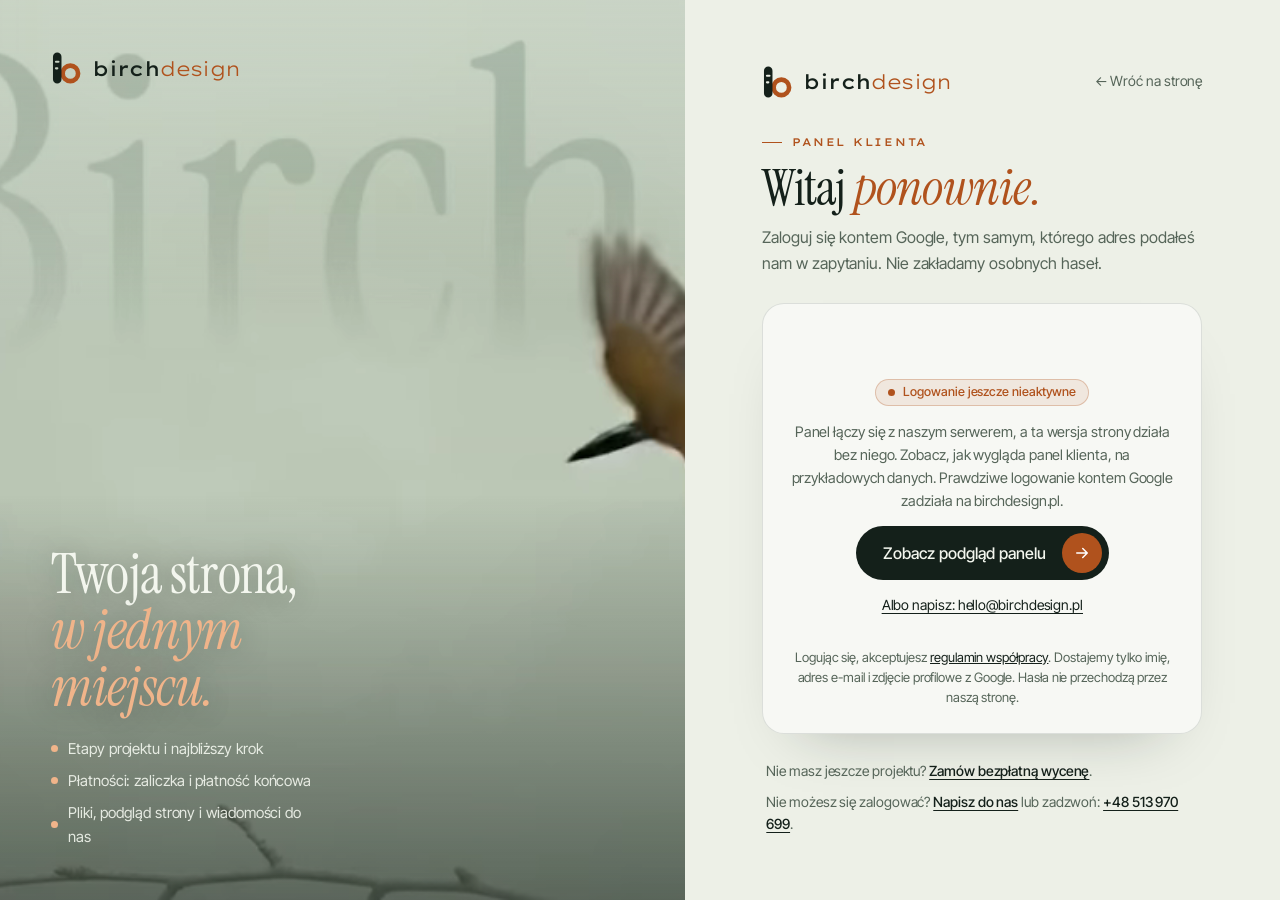
==== commit f4536809: "Regulamin i teksty: zaliczka kupowana online, bez spisywania umowy Co-Authored-By: Claude Sonnet 5.5" ====
--- a/panel/index.html
+++ b/panel/index.html
@@ -464,7 +464,7 @@
       ${due.length ? `<h4 class="lh">Do zapłaty</h4><ul class="list">${due.map(rowDue).join('')}</ul>` : ''}
       ${paid.length ? `<h4 class="lh">Opłacone</h4><ul class="list">${paid.map(rowPaid).join('')}</ul>` : ''}
       ${s.n ? '' : '<div class="empty">Płatności pojawią się tu po wycenie.</div>'}
-      <p class="sub" style="margin:18px 0 0">Dane do przelewu i fakturę wysyłamy na e-mail. W razie pytań: <a href="mailto:hello@birchdesign.pl">hello@birchdesign.pl</a>.</p></article>`;
+      <p class="sub" style="margin:18px 0 0">Potwierdzenie każdej płatności przychodzi na e-mail ze sklepu. W razie pytań: <a href="mailto:hello@birchdesign.pl">hello@birchdesign.pl</a>.</p></article>`;
   };
 
   const fileCard = p => `<article class="card"><h3>${esc(p.name)}</h3>
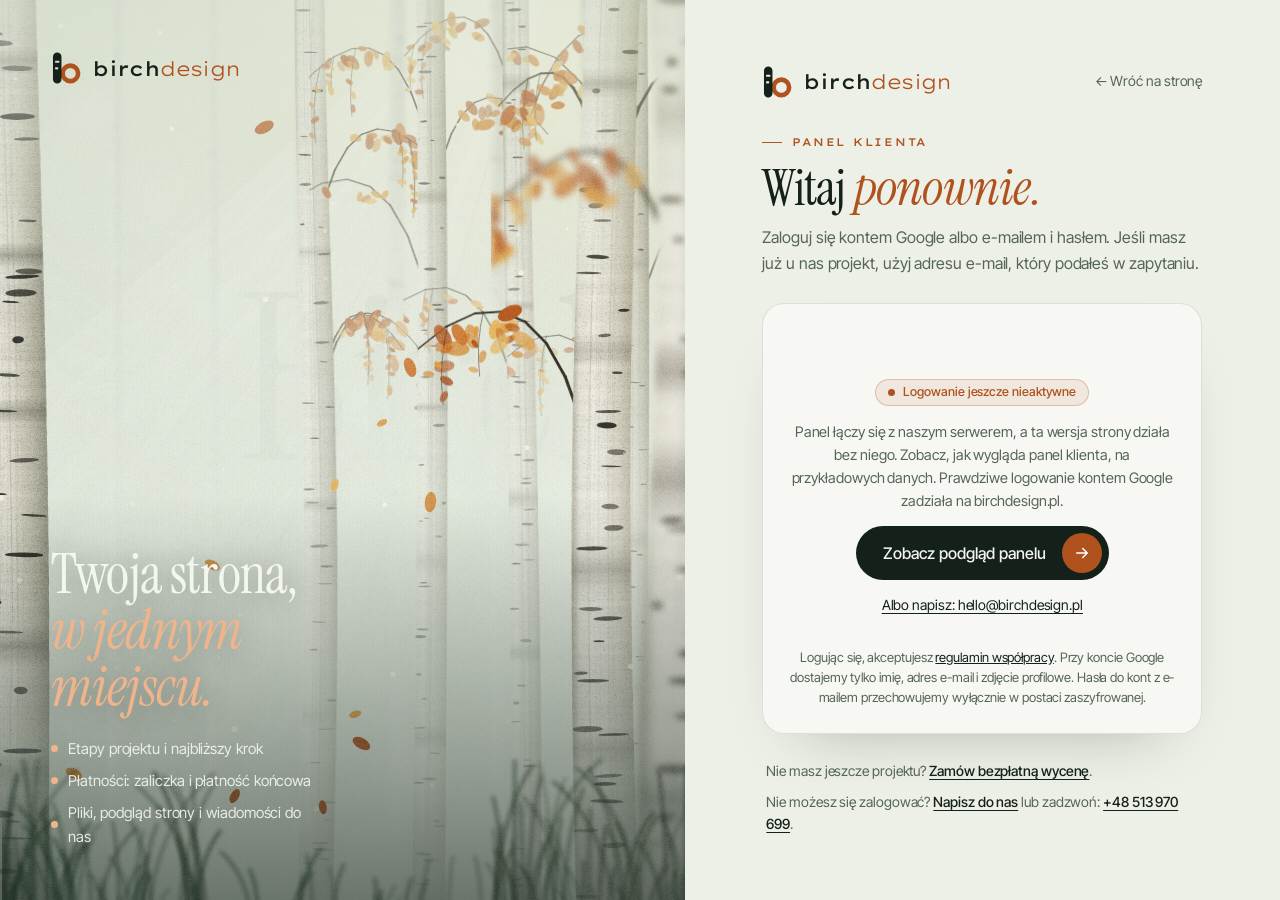
==== commit f56cbfe1: "Hero: brzoza wyrasta przy przewijaniu, las zamiast zimorodka; panel: konta z e-mailem i hasłem Co-Au" ====
--- a/panel/index.html
+++ b/panel/index.html
@@ -41,7 +41,7 @@
 /* ===== logowanie ===== */
 .login { min-height: 100svh; display: grid; grid-template-columns: minmax(0, 1.15fr) minmax(0, 1fr); }
 .login__art { position: relative; overflow: hidden; padding: clamp(28px, 4vw, 52px); display: flex; flex-direction: column; justify-content: space-between; background: #aeb9a8; isolation: isolate; }
-.login__art::before { content: ""; position: absolute; inset: 0; z-index: -1; background: url("../assets/hero/bird-last.webp") 58% 42% / cover no-repeat; }
+.login__art::before { content: ""; position: absolute; inset: 0; z-index: -1; background: url("../assets/hero/forest-poster.webp") 58% 42% / cover no-repeat; }
 .login__v { position: absolute; inset: 0; z-index: -1; width: 100%; height: 100%; object-fit: cover; object-position: 58% 42%; }
 .login__art::after { content: ""; position: absolute; inset: 0; z-index: -1; background: linear-gradient(180deg, rgba(212, 222, 207, .55) 0%, rgba(212, 222, 207, 0) 34%, rgba(20, 32, 26, 0) 55%, rgba(20, 32, 26, .55) 100%); }
 .login__quote { color: #f3f6ee; max-width: 30ch; }
@@ -81,6 +81,27 @@
 .demobar .btn--ghost { color: #eef2e8; border-color: rgba(238, 242, 232, .35); }
 .demobar .btn--ghost:hover, .demobar .btn--ghost[aria-pressed="true"] { background: rgba(238, 242, 232, .14); border-color: #eef2e8; }
 .demobar .btn:not(.btn--ghost) { background: #eef2e8; color: #14201a; }
+.lc__box { justify-items: stretch; }
+.lc__seg { display: grid; grid-template-columns: 1fr 1fr; gap: 4px; padding: 4px; border-radius: 999px; background: rgba(20, 32, 26, .07); }
+.lc__seg button { min-height: 40px; border: 0; border-radius: 999px; background: transparent; font: 500 14px/1 var(--f-b); color: var(--muted); cursor: pointer; transition: background-color .35s cubic-bezier(.23, 1, .32, 1), color .35s cubic-bezier(.23, 1, .32, 1), scale .35s cubic-bezier(.23, 1, .32, 1); }
+.lc__seg button:active { scale: .97; }
+.lc__seg button[aria-selected="true"] { background: #fff; color: var(--ink); box-shadow: 0 1px 3px rgba(20, 32, 26, .15); }
+.lc__pane { display: grid; gap: 14px; justify-items: stretch; }
+#gbtn { justify-self: center; }
+.lf { display: grid; gap: 14px; }
+.lf .f input { min-height: 46px; }
+.lf__go { min-height: 50px; width: 100%; }
+.lf__links { display: flex; justify-content: space-between; gap: 12px; flex-wrap: wrap; }
+.lf__a { border: 0; background: none; padding: 6px 0; font: 500 14px/1.2 var(--f-b); color: var(--ink); text-decoration: underline; text-underline-offset: 3px; cursor: pointer; }
+.lf__a:hover { color: var(--gold); }
+.lf__chk { display: flex; gap: 10px; align-items: flex-start; font-size: 14px; color: var(--muted); }
+.lf__chk input { width: 18px; height: 18px; margin-top: 2px; flex: none; }
+.lf__chk a { color: var(--ink); }
+.hp { position: absolute !important; left: -9999px; width: 1px !important; height: 1px !important; opacity: 0; }
+.lc__muted { margin: 0; font-size: 14px; color: var(--muted); }
+.lc__ok { min-height: 0; margin: 0; font-size: 14px; color: #1f6247; text-align: center; }
+.lc__ok:empty { display: none; }
+input[type=password] { width: 100%; padding: 12px 14px; border-radius: 12px; border: 1px solid var(--line2); background: #fff; }
 .lc__err { min-height: 1.4em; font-size: 14px; color: #b3261e; text-align: center; margin: 0; }
 .lc__help { display: grid; gap: 8px; padding: 0 4px; }
 .lc__help p { margin: 0; font-size: 14px; }
@@ -211,7 +232,7 @@
 <!-- ============ LOGOWANIE ============ -->
 <main class="login" id="viewLogin" hidden>
   <section class="login__art" aria-hidden="true">
-    <video class="login__v" muted playsinline preload="auto" disablepictureinpicture poster="../assets/hero/bird-last.webp"><source src="../assets/hero/bird-sm.webm" type="video/webm"><source src="../assets/hero/bird-sm.mp4" type="video/mp4"></video>
+    <canvas id="forest" class="login__v"></canvas>
     <a href="../index.html" class="logo" tabindex="-1"><svg viewBox="0 0 40 44"><use href="#bd-mark"/></svg><span><span class="lb">birch</span><b>design</b></span></a>
     <div class="login__quote">
       <h2>Twoja strona,<br><em>w jednym miejscu.</em></h2>
@@ -221,17 +242,50 @@
   <section class="login__card">
     <div class="lc">
       <div class="lc__top"><a href="../index.html" class="logo" aria-label="birchdesign: strona główna"><svg viewBox="0 0 40 44" aria-hidden="true"><use href="#bd-mark"/></svg><span><span class="lb">birch</span><b>design</b></span></a><a class="lc__back" href="../index.html">← Wróć na stronę</a></div>
-      <div><span class="eyebrow">Panel klienta</span><h1>Witaj <em>ponownie.</em></h1><p>Zaloguj się kontem Google, tym samym, którego adres podałeś nam w zapytaniu. Nie zakładamy osobnych haseł.</p></div>
+      <div><span class="eyebrow">Panel klienta</span><h1>Witaj <em>ponownie.</em></h1><p>Zaloguj się kontem Google albo e-mailem i hasłem. Jeśli masz już u nas projekt, użyj adresu e-mail, który podałeś w zapytaniu.</p></div>
       <div class="lc__box">
-        <div id="gbtn" aria-live="polite"></div>
+        <div class="lc__seg" id="lcSeg" role="tablist" aria-label="Sposób logowania" hidden>
+          <button type="button" role="tab" data-m="e" aria-selected="true">E-mail i hasło</button>
+          <button type="button" role="tab" data-m="g" aria-selected="false">Konto Google</button>
+        </div>
+        <div class="lc__pane" id="paneG" hidden><div id="gbtn" aria-live="polite"></div><p class="lc__muted" id="gOff" hidden>Logowanie kontem Google nie jest jeszcze włączone.</p></div>
+        <div class="lc__pane" id="paneE" hidden>
+          <form class="lf" id="fLogin" novalidate>
+            <label class="f">E-mail<input type="email" name="email" autocomplete="username" required></label>
+            <label class="f">Hasło<input type="password" name="password" autocomplete="current-password" required></label>
+            <button class="btn lf__go" type="submit">Zaloguj się</button>
+            <div class="lf__links"><button type="button" class="lf__a" data-f="fForgot">Nie pamiętam hasła</button><button type="button" class="lf__a" data-f="fReg">Załóż konto</button></div>
+          </form>
+          <form class="lf" id="fReg" novalidate hidden>
+            <label class="f">Imię lub nazwa firmy<input type="text" name="name" autocomplete="name" maxlength="80" required></label>
+            <label class="f">E-mail<input type="email" name="email" autocomplete="email" required></label>
+            <label class="f">Hasło (min. 8 znaków)<input type="password" name="password" autocomplete="new-password" minlength="8" maxlength="72" required></label>
+            <input class="hp" type="text" name="website" tabindex="-1" autocomplete="off" aria-hidden="true">
+            <label class="lf__chk"><input type="checkbox" name="terms" required> <span>Akceptuję <a href="../regulamin.html" target="_blank" rel="noopener">regulamin współpracy</a></span></label>
+            <button class="btn lf__go" type="submit">Załóż konto</button>
+            <div class="lf__links"><button type="button" class="lf__a" data-f="fLogin">Mam już konto</button></div>
+          </form>
+          <form class="lf" id="fForgot" novalidate hidden>
+            <p class="lc__muted">Podaj adres e-mail konta. Wyślemy link do ustawienia nowego hasła.</p>
+            <label class="f">E-mail<input type="email" name="email" autocomplete="username" required></label>
+            <button class="btn lf__go" type="submit">Wyślij link</button>
+            <div class="lf__links"><button type="button" class="lf__a" data-f="fLogin">Wróć do logowania</button></div>
+          </form>
+          <form class="lf" id="fReset" novalidate hidden>
+            <p class="lc__muted">Ustaw nowe hasło do konta <b id="rsMail"></b>.</p>
+            <label class="f">Nowe hasło (min. 8 znaków)<input type="password" name="password" autocomplete="new-password" minlength="8" maxlength="72" required></label>
+            <button class="btn lf__go" type="submit">Ustaw hasło i zaloguj</button>
+          </form>
+        </div>
         <p class="lc__err" id="loginErr" role="alert"></p>
+        <p class="lc__ok" id="loginOk" role="status"></p>
         <div class="lc__off" id="notCfg" hidden>
           <span class="lc__chip"><i aria-hidden="true"></i>Logowanie jeszcze nieaktywne</span>
           <p>Panel łączy się z naszym serwerem, a ta wersja strony działa bez niego. Zobacz, jak wygląda panel klienta, na przykładowych danych. Prawdziwe logowanie kontem Google zadziała na birchdesign.pl.</p>
           <button class="btn lc__demo" id="demoStart" type="button">Zobacz podgląd panelu<span class="lc__ar" aria-hidden="true"><svg viewBox="0 0 24 24" fill="none" stroke="currentColor" stroke-width="2" stroke-linecap="round" stroke-linejoin="round"><path d="M5 12h14M13 6l6 6-6 6"/></svg></span></button>
           <a class="lc__mail" href="mailto:hello@birchdesign.pl">Albo napisz: hello@birchdesign.pl</a>
         </div>
-        <p class="lc__fine">Logując się, akceptujesz <a href="../regulamin.html">regulamin współpracy</a>. Dostajemy tylko imię, adres e-mail i zdjęcie profilowe z Google. Hasła nie przechodzą przez naszą stronę.</p>
+        <p class="lc__fine">Logując się, akceptujesz <a href="../regulamin.html">regulamin współpracy</a>. Przy koncie Google dostajemy tylko imię, adres e-mail i zdjęcie profilowe. Hasła do kont z e-mailem przechowujemy wyłącznie w postaci zaszyfrowanej.</p>
       </div>
       <div class="lc__help"><p>Nie masz jeszcze projektu? <a href="../index.html#kontakt">Zamów bezpłatną wycenę</a>.</p><p>Nie możesz się zalogować? <a href="mailto:hello@birchdesign.pl">Napisz do nas</a> lub zadzwoń: <a href="tel:+48513970699">+48 513 970 699</a>.</p></div>
     </div>
@@ -258,6 +312,7 @@
 (() => {
   'use strict';
   const $ = (s, r = document) => r.querySelector(s);
+  const $$ = (s, r = document) => [...r.querySelectorAll(s)];
   const esc = s => String(s == null ? '' : s).replace(/[&<>"']/g, c => ({ '&': '&amp;', '<': '&lt;', '>': '&gt;', '"': '&quot;', "'": '&#39;' }[c]));
   const money = n => { n = +n || 0; const [a, b] = (n % 1 ? n.toFixed(2) : String(n)).split('.'); return a.replace(/\B(?=(\d{3})+(?!\d))/g, ' ') + (b ? ',' + b : '') + ' zł'; };
   const when = iso => { const d = new Date(iso); return isNaN(d) ? '' : d.toLocaleDateString('pl-PL', { day: 'numeric', month: 'long', year: 'numeric' }); };
@@ -304,7 +359,9 @@
   async function api(action, data) {
     if (DEMO) {
       await new Promise(r => setTimeout(r, 250));
-      if (action === 'session') return { ok: true, configured: true, clientId: 'demo', csrf: 'x', user: demo.in ? demo.user : null };
+      if (action === 'session') return { ok: true, configured: true, passwordEnabled: true, clientId: 'demo', csrf: 'x', user: demo.in ? demo.user : null };
+      if (['login_pw', 'verify', 'reset'].includes(action)) { demo.in = true; return { ok: true, csrf: 'x', user: demo.user }; }
+      if (['register', 'forgot'].includes(action)) return { ok: true, message: 'Podgląd: w prawdziwym panelu wysłalibyśmy e-mail z linkiem. Tu nic nie zostało wysłane.' };
       if (action === 'me') return { ok: true, user: demo.user, client: demo.client };
       if (action === 'message') { demo.client.projects[0].updates.push({ at: new Date().toISOString(), by: 'client', text: data.text }); return { ok: true, client: demo.client }; }
       if (action === 'admin_list') return { ok: true, clients: [{ email: demo.user.email, name: demo.client.name, projects: demo.client.projects }] };
@@ -320,20 +377,78 @@
   const toast = (t) => { const el = $('#toast'); el.textContent = t; el.classList.add('on'); clearTimeout(toast.t); toast.t = setTimeout(() => el.classList.remove('on'), 2600); };
 
   /* ---------- start ---------- */
+  const qs = new URLSearchParams(location.search);
+  const setErr = t => { $('#loginErr').textContent = t || ''; $('#loginOk').textContent = ''; };
+  const setOk = t => { $('#loginOk').textContent = t || ''; $('#loginErr').textContent = ''; };
+  const withBtn = async (form, fn) => { const btn = $('button[type=submit]', form); btn.disabled = true; try { return await fn(); } finally { btn.disabled = false; } };
+  const showForm = id => { ['fLogin', 'fReg', 'fForgot', 'fReset'].forEach(f => { $('#' + f).hidden = f !== id; }); setErr(''); };
+  const setMode = m => { $('#paneE').hidden = m !== 'e'; $('#paneG').hidden = m !== 'g'; $$('#lcSeg button').forEach(bt => bt.setAttribute('aria-selected', bt.dataset.m === m ? 'true' : 'false')); setErr(''); };
+  $('#lcSeg').addEventListener('click', e => { const bt = e.target.closest('button[data-m]'); if (bt) setMode(bt.dataset.m); });
+  $('#paneE').addEventListener('click', e => { const a = e.target.closest('[data-f]'); if (a) showForm(a.dataset.f); });
+  const finishLogin = async r => { csrf = r.csrf; state.user = r.user; if (qs.get('verify') || qs.get('reset')) history.replaceState(null, '', location.pathname); await openApp(); };
+
+  $('#fLogin').addEventListener('submit', async e => {
+    e.preventDefault(); const f = e.target;
+    if (!f.email.value.trim() || !f.password.value) { setErr('Podaj e-mail i hasło.'); return; }
+    const r = await withBtn(f, () => api('login_pw', { email: f.email.value.trim(), password: f.password.value }));
+    if (!r.ok) { setErr(r.error || 'Logowanie nie powiodło się.'); return; }
+    f.password.value = ''; await finishLogin(r);
+  });
+  $('#fReg').addEventListener('submit', async e => {
+    e.preventDefault(); const f = e.target;
+    if (!f.name.value.trim()) { setErr('Podaj imię lub nazwę firmy.'); return; }
+    if (!/^\S+@\S+\.\S+$/.test(f.email.value.trim())) { setErr('Podaj poprawny adres e-mail.'); return; }
+    if (f.password.value.length < 8) { setErr('Hasło ma mieć co najmniej 8 znaków.'); return; }
+    if (!f.terms.checked) { setErr('Zaznacz akceptację regulaminu.'); return; }
+    const mail = f.email.value.trim();
+    const r = await withBtn(f, () => api('register', { name: f.name.value.trim(), email: mail, password: f.password.value, website: f.website.value }));
+    if (!r.ok) { setErr(r.error || 'Nie udało się założyć konta.'); return; }
+    f.password.value = ''; showForm('fLogin'); $('#fLogin').email.value = mail; setOk(r.message);
+  });
+  $('#fForgot').addEventListener('submit', async e => {
+    e.preventDefault(); const f = e.target;
+    if (!/^\S+@\S+\.\S+$/.test(f.email.value.trim())) { setErr('Podaj poprawny adres e-mail.'); return; }
+    const r = await withBtn(f, () => api('forgot', { email: f.email.value.trim() }));
+    if (!r.ok) { setErr(r.error || 'Nie udało się wysłać.'); return; }
+    setOk(r.message);
+  });
+  let resetCtx = null;
+  $('#fReset').addEventListener('submit', async e => {
+    e.preventDefault(); const f = e.target;
+    if (f.password.value.length < 8) { setErr('Hasło ma mieć co najmniej 8 znaków.'); return; }
+    const r = await withBtn(f, () => api('reset', { email: resetCtx.email, token: resetCtx.token, password: f.password.value }));
+    if (!r.ok) { setErr(r.error || 'Nie udało się ustawić hasła.'); return; }
+    f.password.value = ''; await finishLogin(r);
+  });
+
   async function boot() {
     const s = await api('session');
     if (!s.ok) { showLogin(null, ''); return; }
     csrf = s.csrf;
-    if (s.user) { state.user = s.user; await openApp(); return; }
+    if (s.user) { state.user = s.user; if (qs.get('verify') || qs.get('reset')) history.replaceState(null, '', location.pathname); await openApp(); return; }
+    const vt = qs.get('verify'), rt = qs.get('reset'), em = qs.get('email');
+    if (vt && em) {   // link z wiadomości: potwierdzenie konta
+      showLogin(s); setMode('e'); setOk('Potwierdzamy Twoje konto…');
+      const r = await api('verify', { email: em, token: vt });
+      if (r.ok) { await finishLogin(r); return; }
+      history.replaceState(null, '', location.pathname); setErr(r.error || 'Nie udało się potwierdzić konta.'); return;
+    }
+    if (rt && em) {   // link z wiadomości: nowe hasło
+      resetCtx = { email: em, token: rt }; $('#rsMail').textContent = em;
+      showLogin(s); setMode('e'); showForm('fReset'); return;
+    }
     showLogin(s);
   }
 
   function showLogin(s, err) {
     $('#viewApp').hidden = true; $('#viewLogin').hidden = false;
-    const bv = $('.login__v'); if (bv) { try { bv.currentTime = 0; const pr = bv.play(); if (pr && pr.catch) pr.catch(() => {}); } catch (e) {} }
-    $('#loginErr').textContent = err || '';
-    if (!s || !s.configured) { $('#notCfg').hidden = false; $('#gbtn').hidden = true; if (!err) $('#loginErr').textContent = ''; return; }
-    $('#notCfg').hidden = true; $('#gbtn').hidden = false;
+    setErr(err || '');
+    const off = !s;
+    $('#notCfg').hidden = !off; $('#lcSeg').hidden = off || !(s.configured && s.passwordEnabled);
+    if (off) { $('#paneE').hidden = true; $('#paneG').hidden = true; return; }
+    const g = !!s.configured;
+    setMode(g ? 'g' : 'e'); $('#gOff').hidden = g; $('#gbtn').hidden = !g;
+    if (!g) return;
     const init = () => {
       if (!window.google || !google.accounts || !google.accounts.id) return false;
       google.accounts.id.initialize({ client_id: s.clientId, callback: onCredential, auto_select: false, cancel_on_tap_outside: true, itp_support: true });
@@ -344,8 +459,8 @@
     if (init()) return;
     const sc = document.createElement('script');
     sc.src = 'https://accounts.google.com/gsi/client'; sc.async = true; sc.defer = true;
-    sc.onload = () => { if (!init()) $('#loginErr').textContent = 'Nie udało się załadować logowania Google.'; };
-    sc.onerror = () => { $('#loginErr').textContent = 'Nie udało się połączyć z Google. Sprawdź internet lub wyłącz blokadę skryptów.'; };
+    sc.onload = () => { if (!init()) setErr('Nie udało się załadować logowania Google.'); };
+    sc.onerror = () => { setErr('Nie udało się połączyć z Google. Sprawdź internet lub wyłącz blokadę skryptów.'); };
     document.head.append(sc);
   }
 
@@ -611,5 +726,6 @@
   boot();
 })();
 </script>
+<script src="../assets/forest.js" defer></script>
 </body>
 </html>
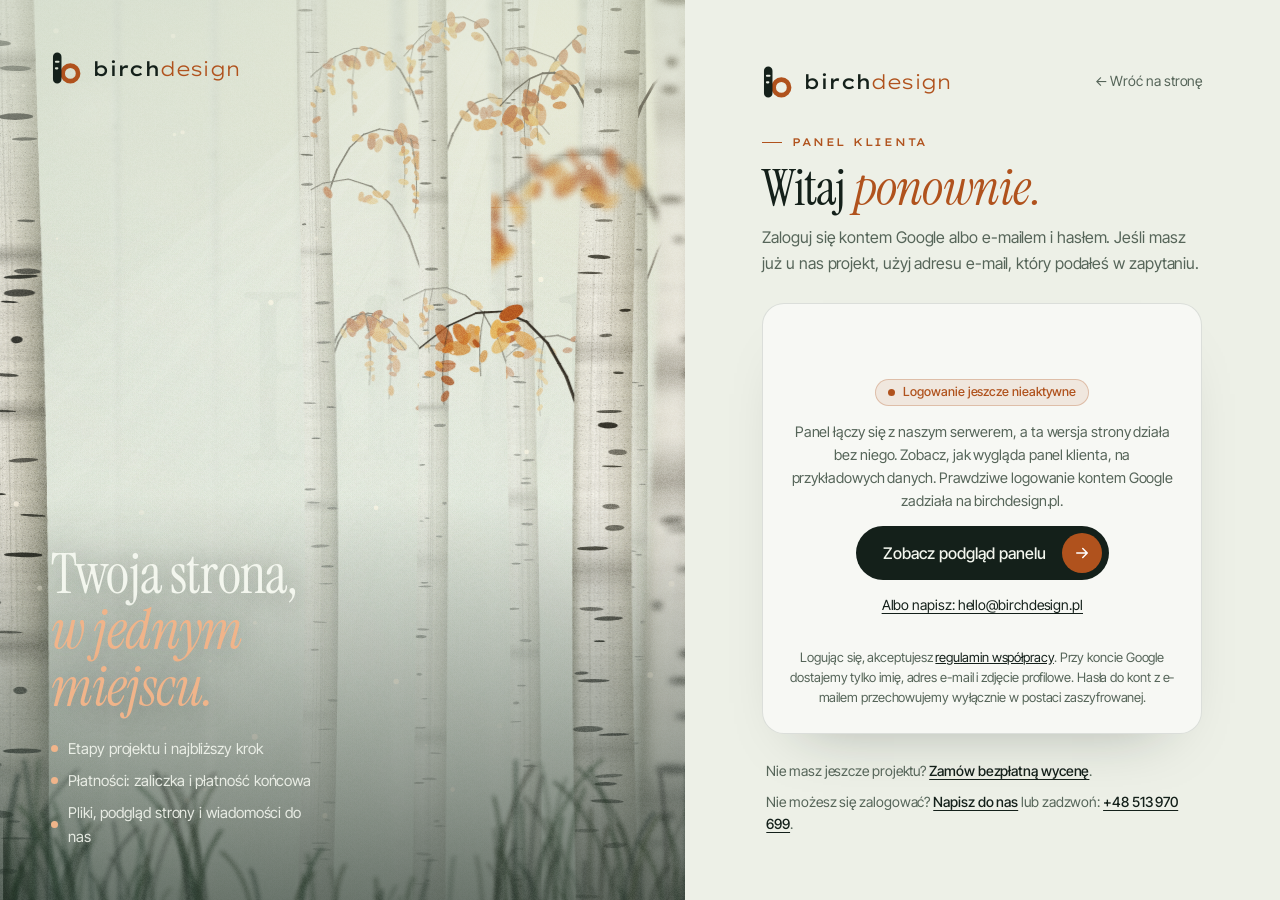
==== commit d8dbf2b2: "Realizacje v2 (podgląd stron w ramce), maile HTML, wycena wyżej, bez sekcji Detale, poprawki płynnoś" ====
--- a/panel/index.html
+++ b/panel/index.html
@@ -102,6 +102,10 @@
 .lc__ok { min-height: 0; margin: 0; font-size: 14px; color: #1f6247; text-align: center; }
 .lc__ok:empty { display: none; }
 input[type=password] { width: 100%; padding: 12px 14px; border-radius: 12px; border: 1px solid var(--line2); background: #fff; }
+.pw { position: relative; display: block; }
+.pw input { padding-right: 76px !important; }
+.pw__t { position: absolute; right: 8px; top: 50%; translate: 0 -50%; padding: 8px 10px; border: 0; background: none; font: 500 13px/1 var(--f-b); color: var(--muted); cursor: pointer; border-radius: 8px; }
+.pw__t:hover { color: var(--ink); }
 .lc__err { min-height: 1.4em; font-size: 14px; color: #b3261e; text-align: center; margin: 0; }
 .lc__help { display: grid; gap: 8px; padding: 0 4px; }
 .lc__help p { margin: 0; font-size: 14px; }
@@ -242,7 +246,7 @@
   <section class="login__card">
     <div class="lc">
       <div class="lc__top"><a href="../index.html" class="logo" aria-label="birchdesign: strona główna"><svg viewBox="0 0 40 44" aria-hidden="true"><use href="#bd-mark"/></svg><span><span class="lb">birch</span><b>design</b></span></a><a class="lc__back" href="../index.html">← Wróć na stronę</a></div>
-      <div><span class="eyebrow">Panel klienta</span><h1>Witaj <em>ponownie.</em></h1><p>Zaloguj się kontem Google albo e-mailem i hasłem. Jeśli masz już u nas projekt, użyj adresu e-mail, który podałeś w zapytaniu.</p></div>
+      <div><span class="eyebrow">Panel klienta</span><h1 id="lcH1">Witaj <em>ponownie.</em></h1><p id="lcLead">Zaloguj się kontem Google albo e-mailem i hasłem. Jeśli masz już u nas projekt, użyj adresu e-mail, który podałeś w zapytaniu.</p></div>
       <div class="lc__box">
         <div class="lc__seg" id="lcSeg" role="tablist" aria-label="Sposób logowania" hidden>
           <button type="button" role="tab" data-m="e" aria-selected="true">E-mail i hasło</button>
@@ -377,12 +381,26 @@
   const toast = (t) => { const el = $('#toast'); el.textContent = t; el.classList.add('on'); clearTimeout(toast.t); toast.t = setTimeout(() => el.classList.remove('on'), 2600); };
 
   /* ---------- start ---------- */
+  // przycisk „Pokaż / Ukryj” przy polach hasła
+  $$('input[type=password]').forEach(inp => {
+    const w = document.createElement('span'); w.className = 'pw'; inp.parentNode.insertBefore(w, inp); w.append(inp);
+    const b = document.createElement('button'); b.type = 'button'; b.className = 'pw__t'; b.textContent = 'Pokaż'; b.setAttribute('aria-label', 'Pokaż hasło');
+    b.addEventListener('click', () => { const on = inp.type === 'password'; inp.type = on ? 'text' : 'password'; b.textContent = on ? 'Ukryj' : 'Pokaż'; b.setAttribute('aria-label', on ? 'Ukryj hasło' : 'Pokaż hasło'); });
+    w.append(b);
+  });
   const qs = new URLSearchParams(location.search);
   const setErr = t => { $('#loginErr').textContent = t || ''; $('#loginOk').textContent = ''; };
   const setOk = t => { $('#loginOk').textContent = t || ''; $('#loginErr').textContent = ''; };
   const withBtn = async (form, fn) => { const btn = $('button[type=submit]', form); btn.disabled = true; try { return await fn(); } finally { btn.disabled = false; } };
-  const showForm = id => { ['fLogin', 'fReg', 'fForgot', 'fReset'].forEach(f => { $('#' + f).hidden = f !== id; }); setErr(''); };
-  const setMode = m => { $('#paneE').hidden = m !== 'e'; $('#paneG').hidden = m !== 'g'; $$('#lcSeg button').forEach(bt => bt.setAttribute('aria-selected', bt.dataset.m === m ? 'true' : 'false')); setErr(''); };
+  const HEADS = {
+    fLogin: ['Witaj <em>ponownie.</em>', 'Zaloguj się kontem Google albo e-mailem i hasłem. Jeśli masz już u nas projekt, użyj adresu e-mail, który podałeś w zapytaniu.'],
+    fReg: ['Załóż <em>konto.</em>', 'Konto pozwoli Ci śledzić etapy projektu, płatności i pliki. Użyj adresu e-mail, który podałeś nam w zapytaniu. Wyślemy na niego link potwierdzający.'],
+    fForgot: ['Nie pamiętasz <em>hasła?</em>', 'Zdarza się. Podaj adres e-mail konta, a wyślemy Ci link do ustawienia nowego hasła.'],
+    fReset: ['Ustaw <em>nowe hasło.</em>', 'Wybierz hasło, którego nie używasz nigdzie indziej (min. 8 znaków). Po zapisaniu od razu się zalogujesz.']
+  };
+  const setHead = id => { const h = HEADS[id] || HEADS.fLogin; $('#lcH1').innerHTML = h[0]; $('#lcLead').textContent = h[1]; };
+  const showForm = id => { ['fLogin', 'fReg', 'fForgot', 'fReset'].forEach(f => { $('#' + f).hidden = f !== id; }); setHead(id); setErr(''); };
+  const setMode = m => { $('#paneE').hidden = m !== 'e'; $('#paneG').hidden = m !== 'g'; if (m === 'g') setHead('fLogin'); $$('#lcSeg button').forEach(bt => bt.setAttribute('aria-selected', bt.dataset.m === m ? 'true' : 'false')); setErr(''); };
   $('#lcSeg').addEventListener('click', e => { const bt = e.target.closest('button[data-m]'); if (bt) setMode(bt.dataset.m); });
   $('#paneE').addEventListener('click', e => { const a = e.target.closest('[data-f]'); if (a) showForm(a.dataset.f); });
   const finishLogin = async r => { csrf = r.csrf; state.user = r.user; if (qs.get('verify') || qs.get('reset')) history.replaceState(null, '', location.pathname); await openApp(); };
